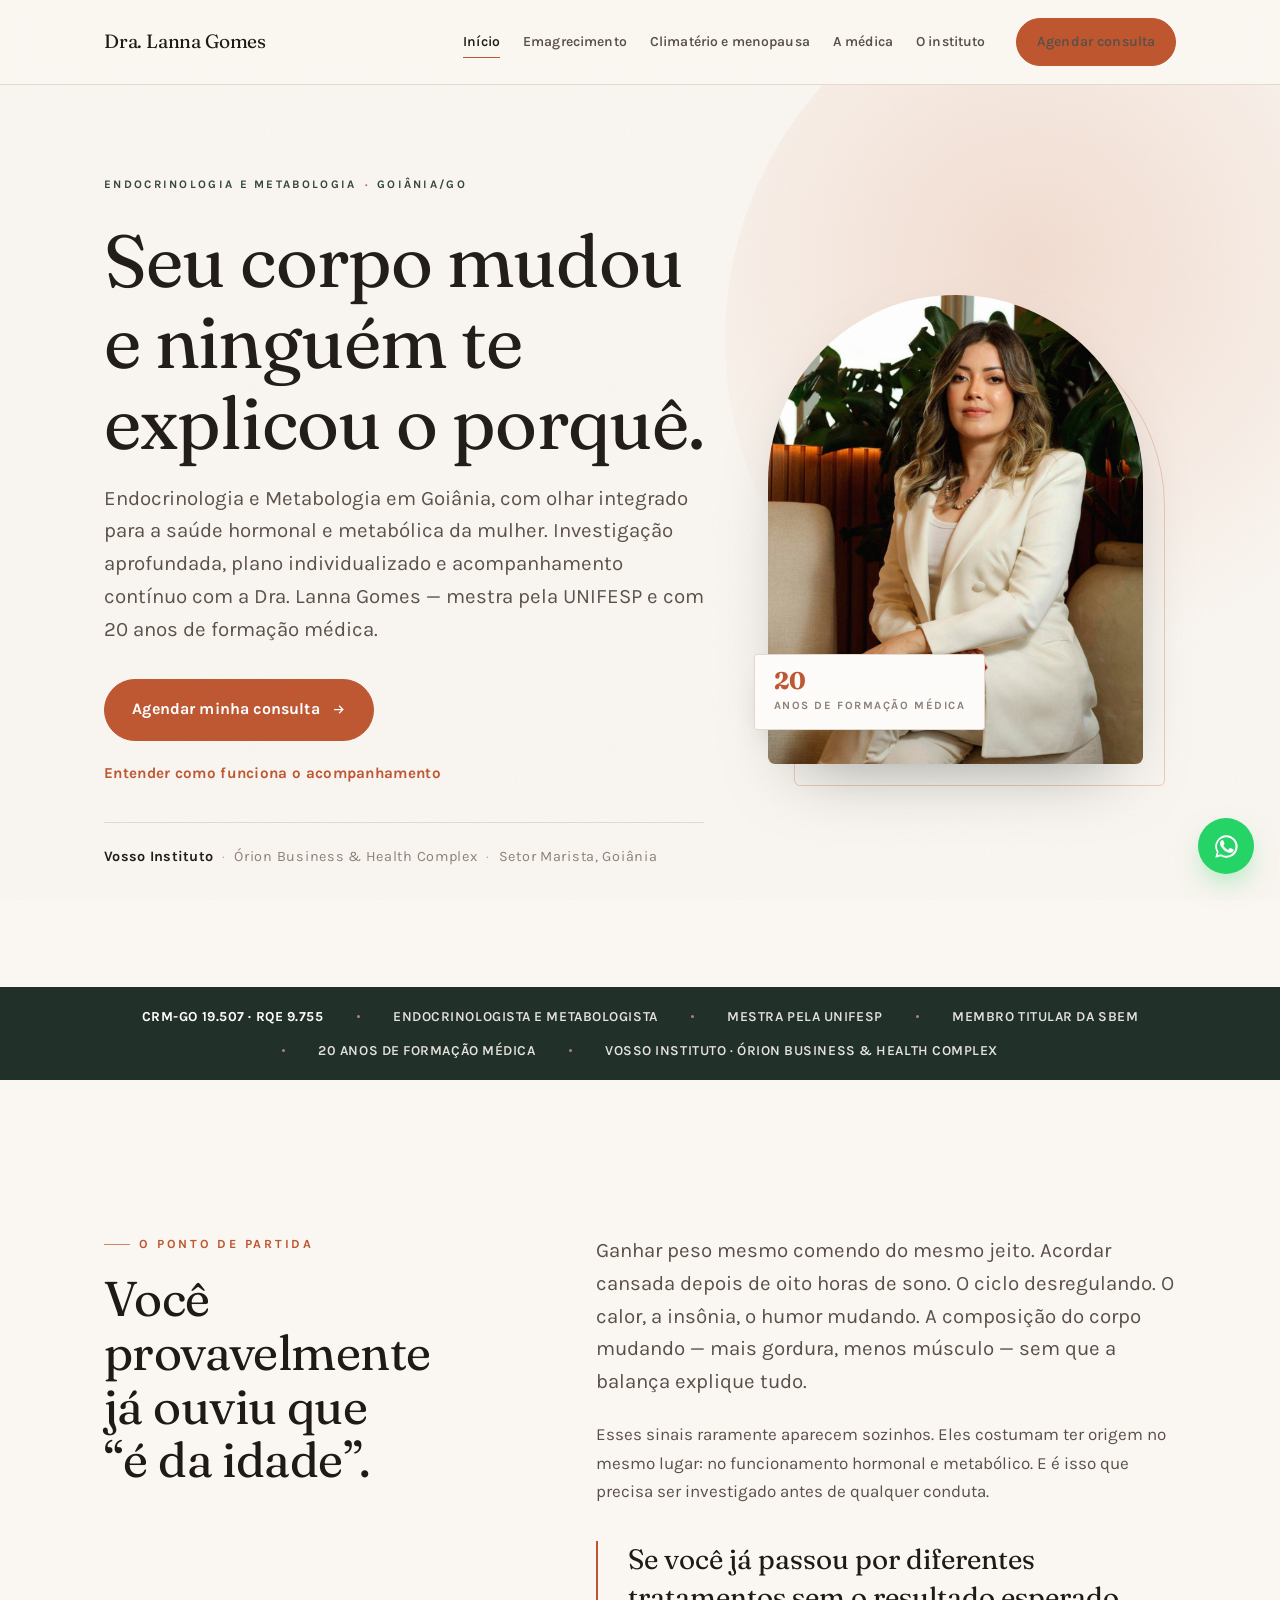
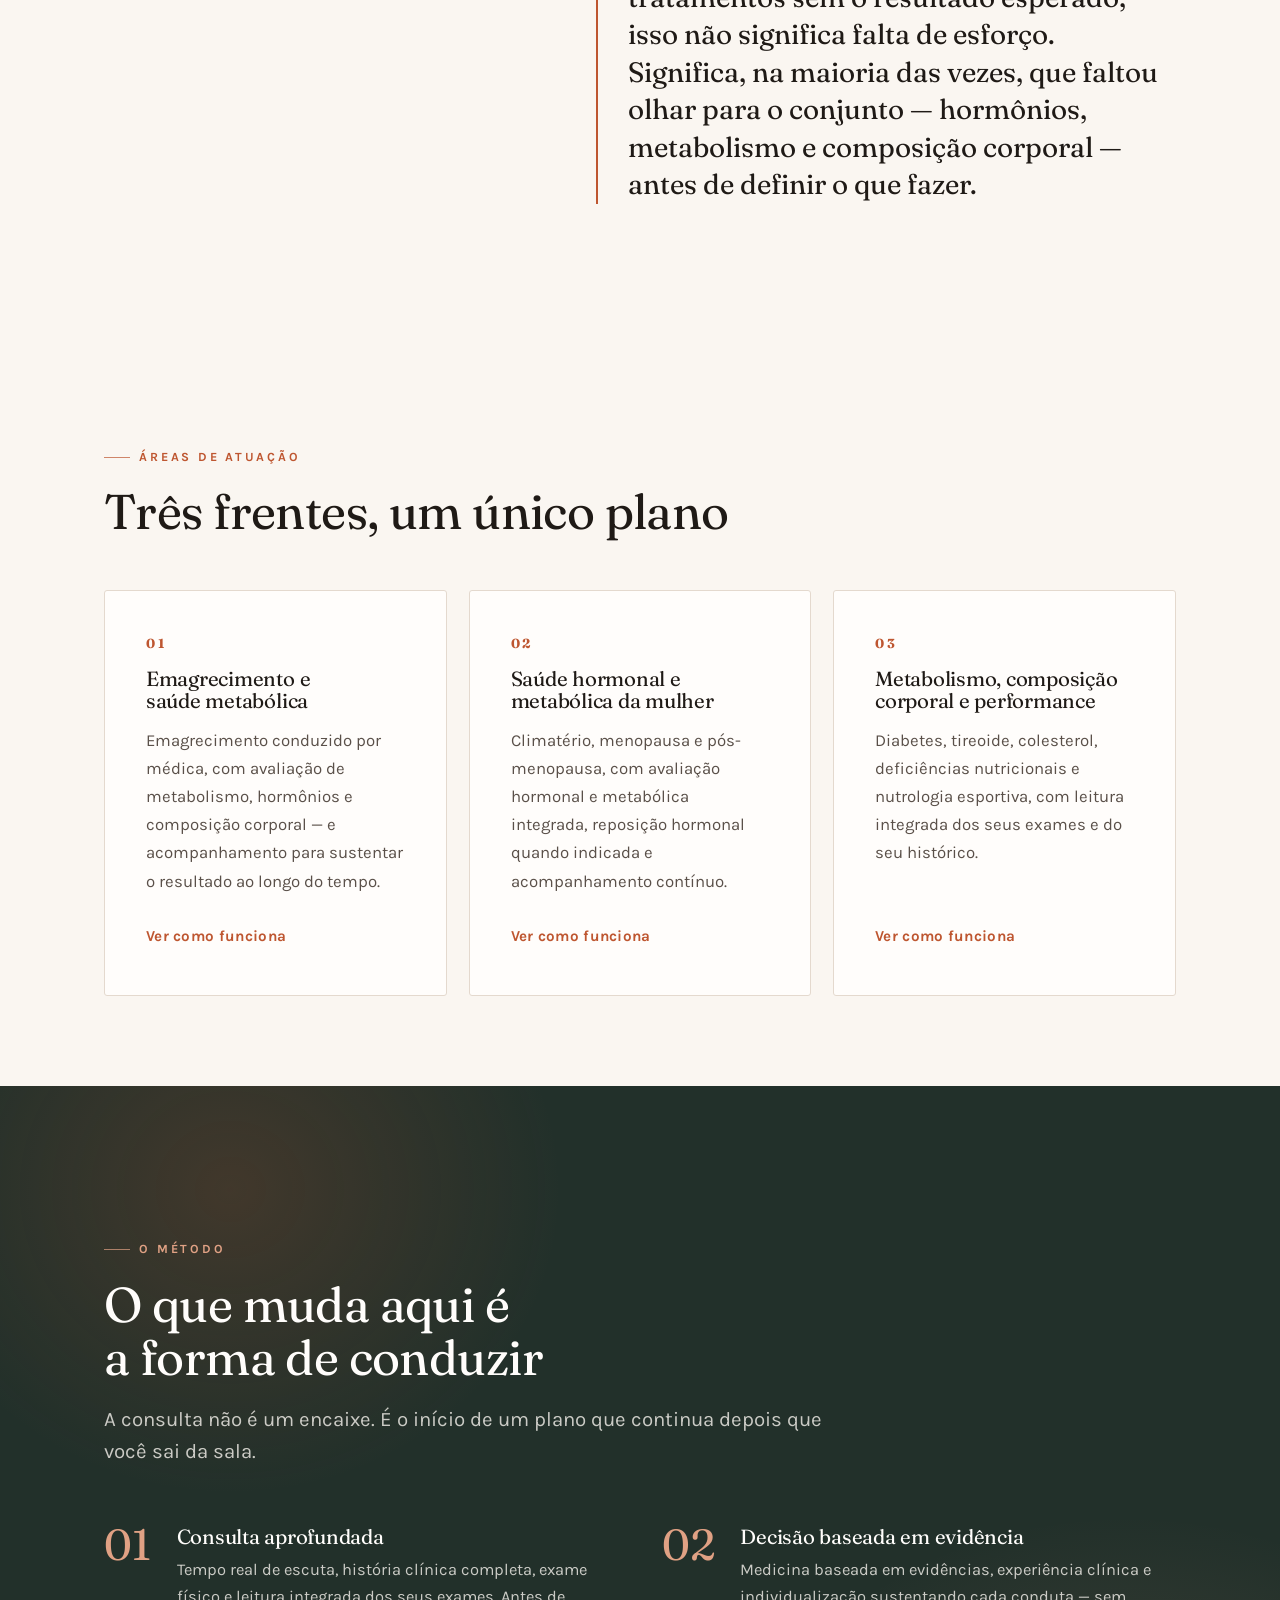
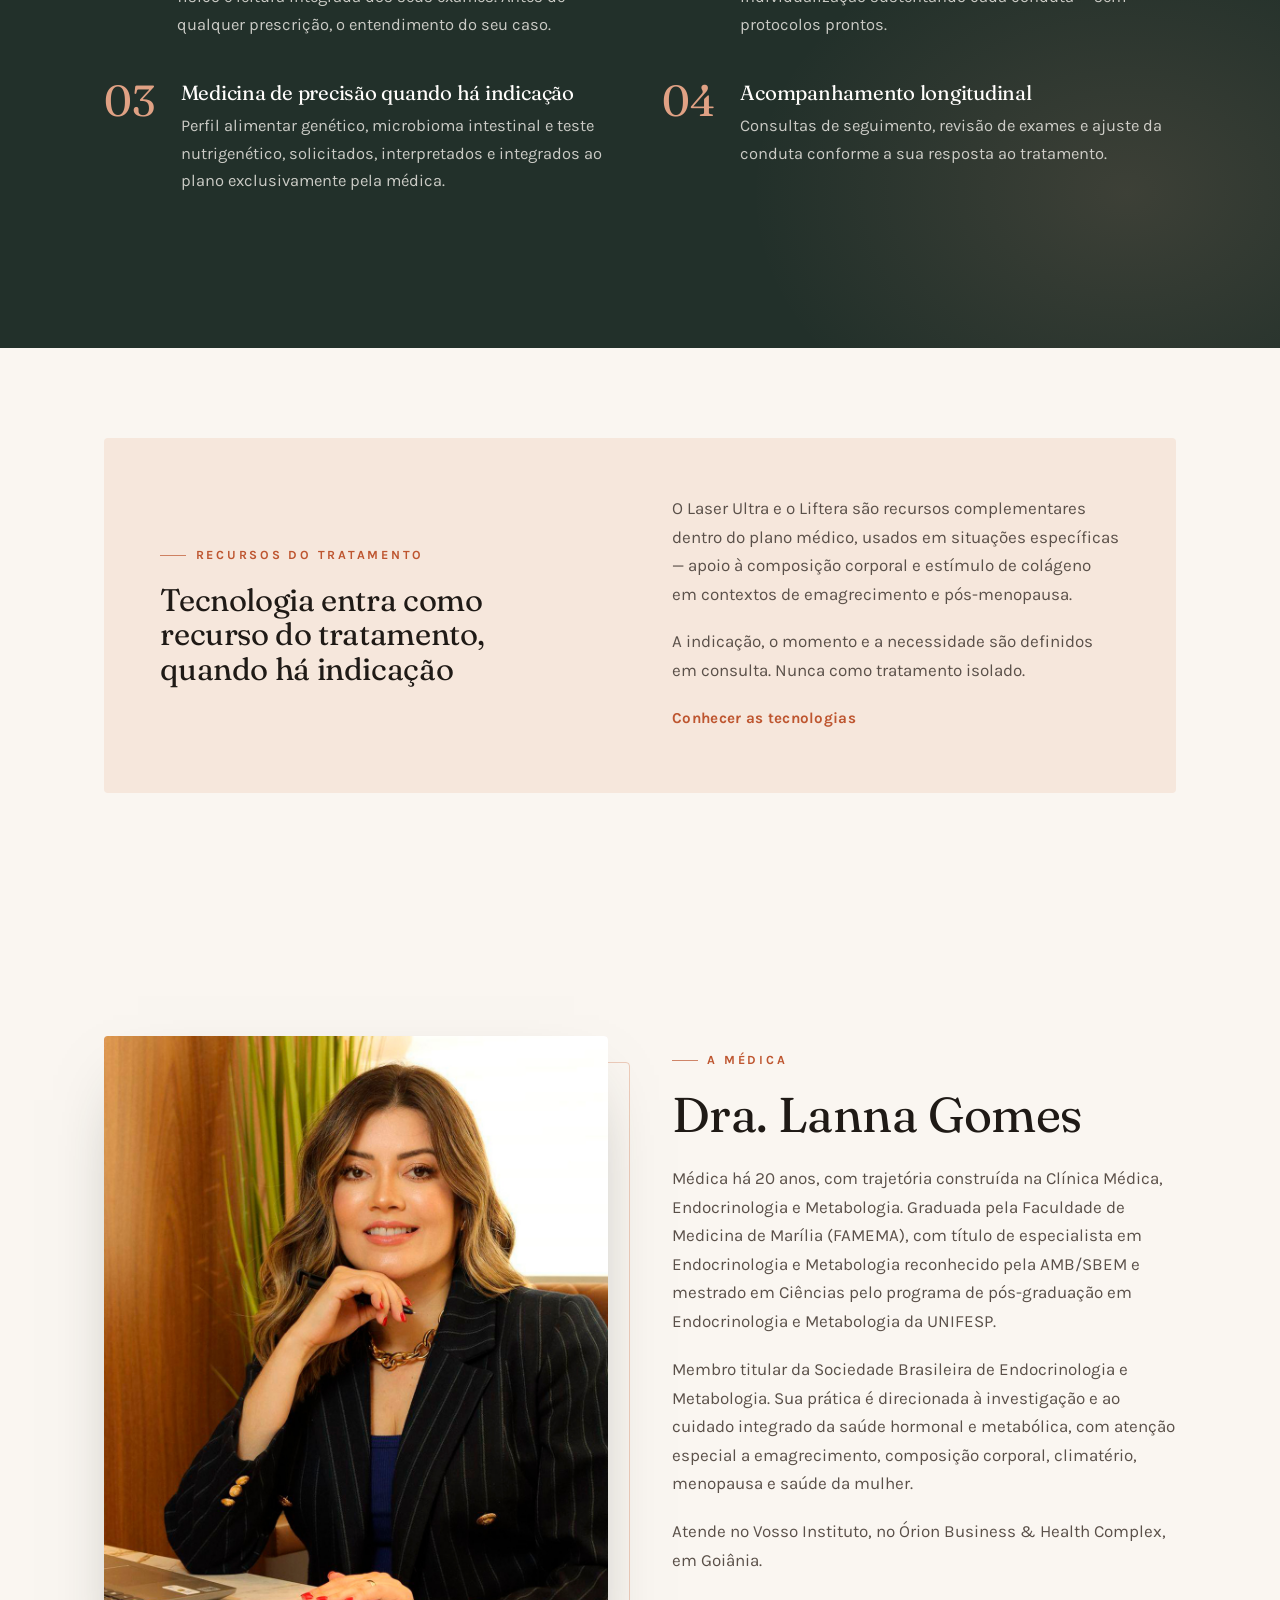
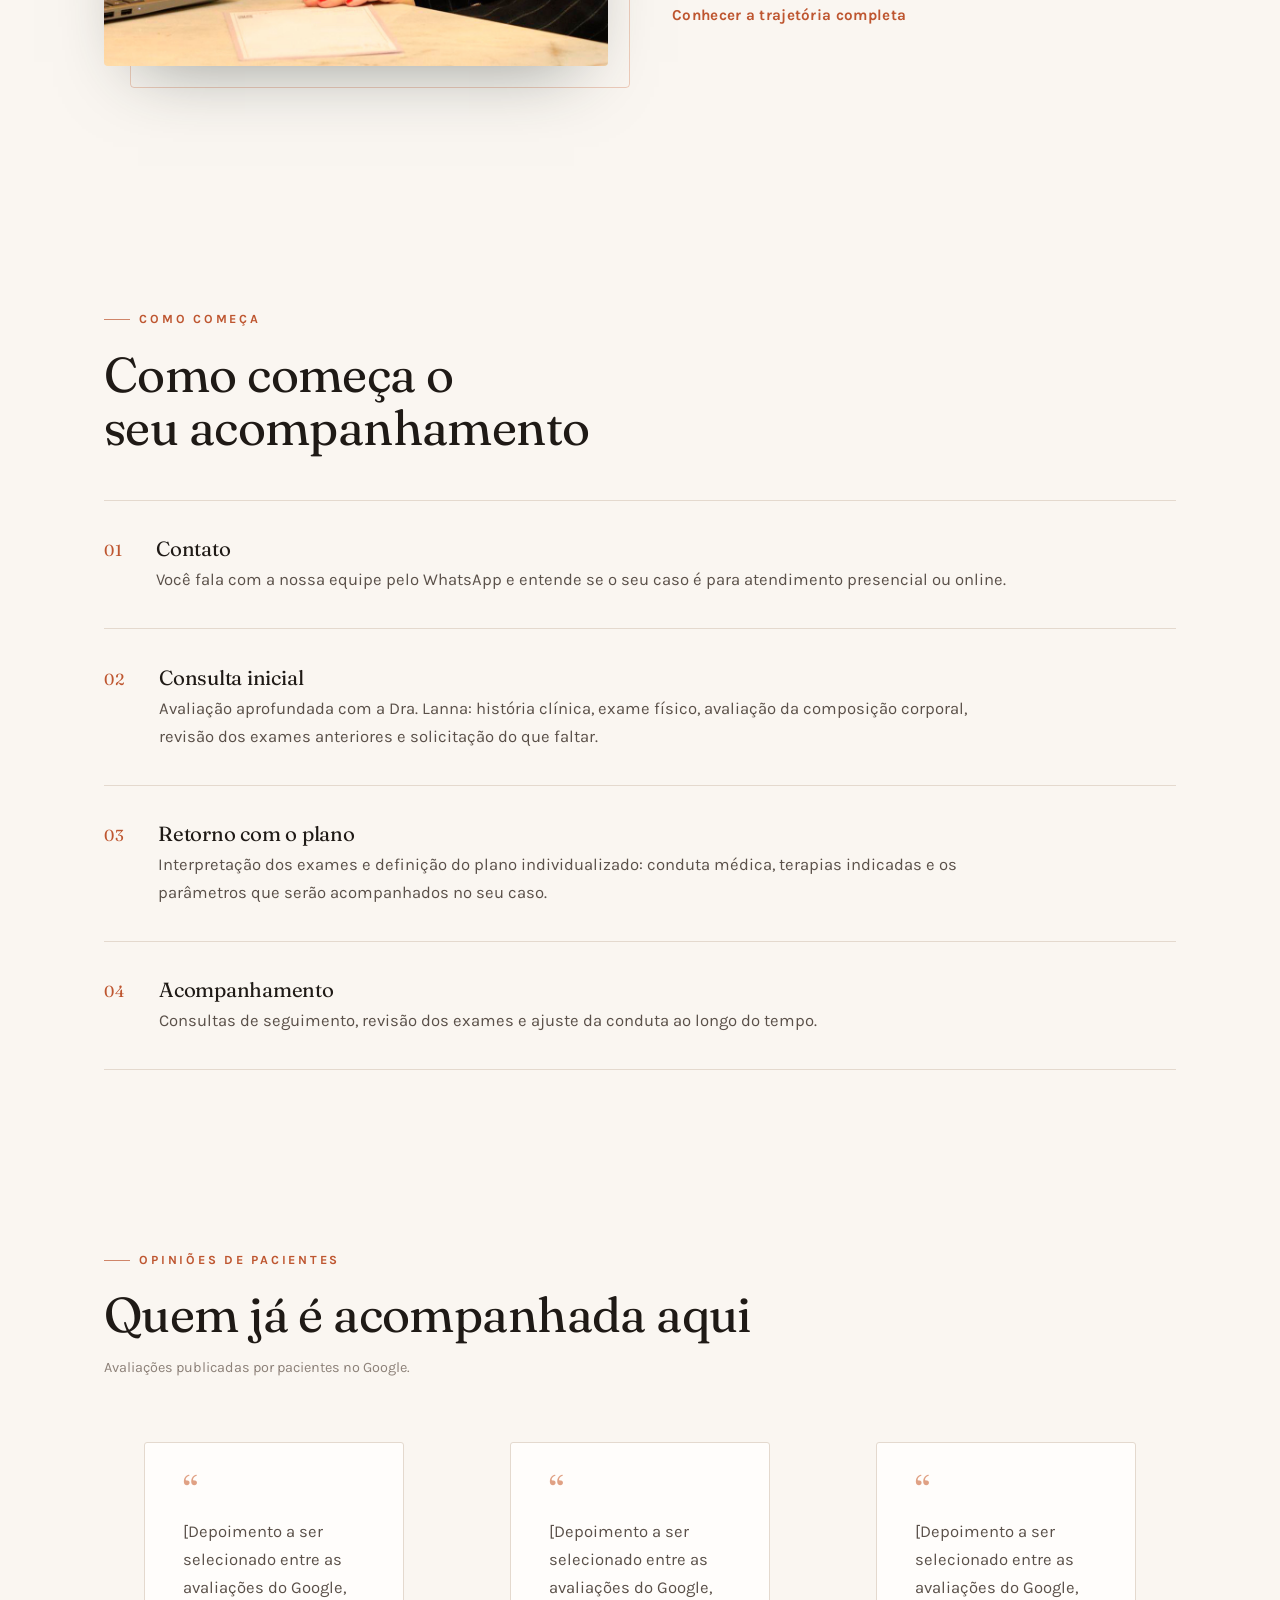
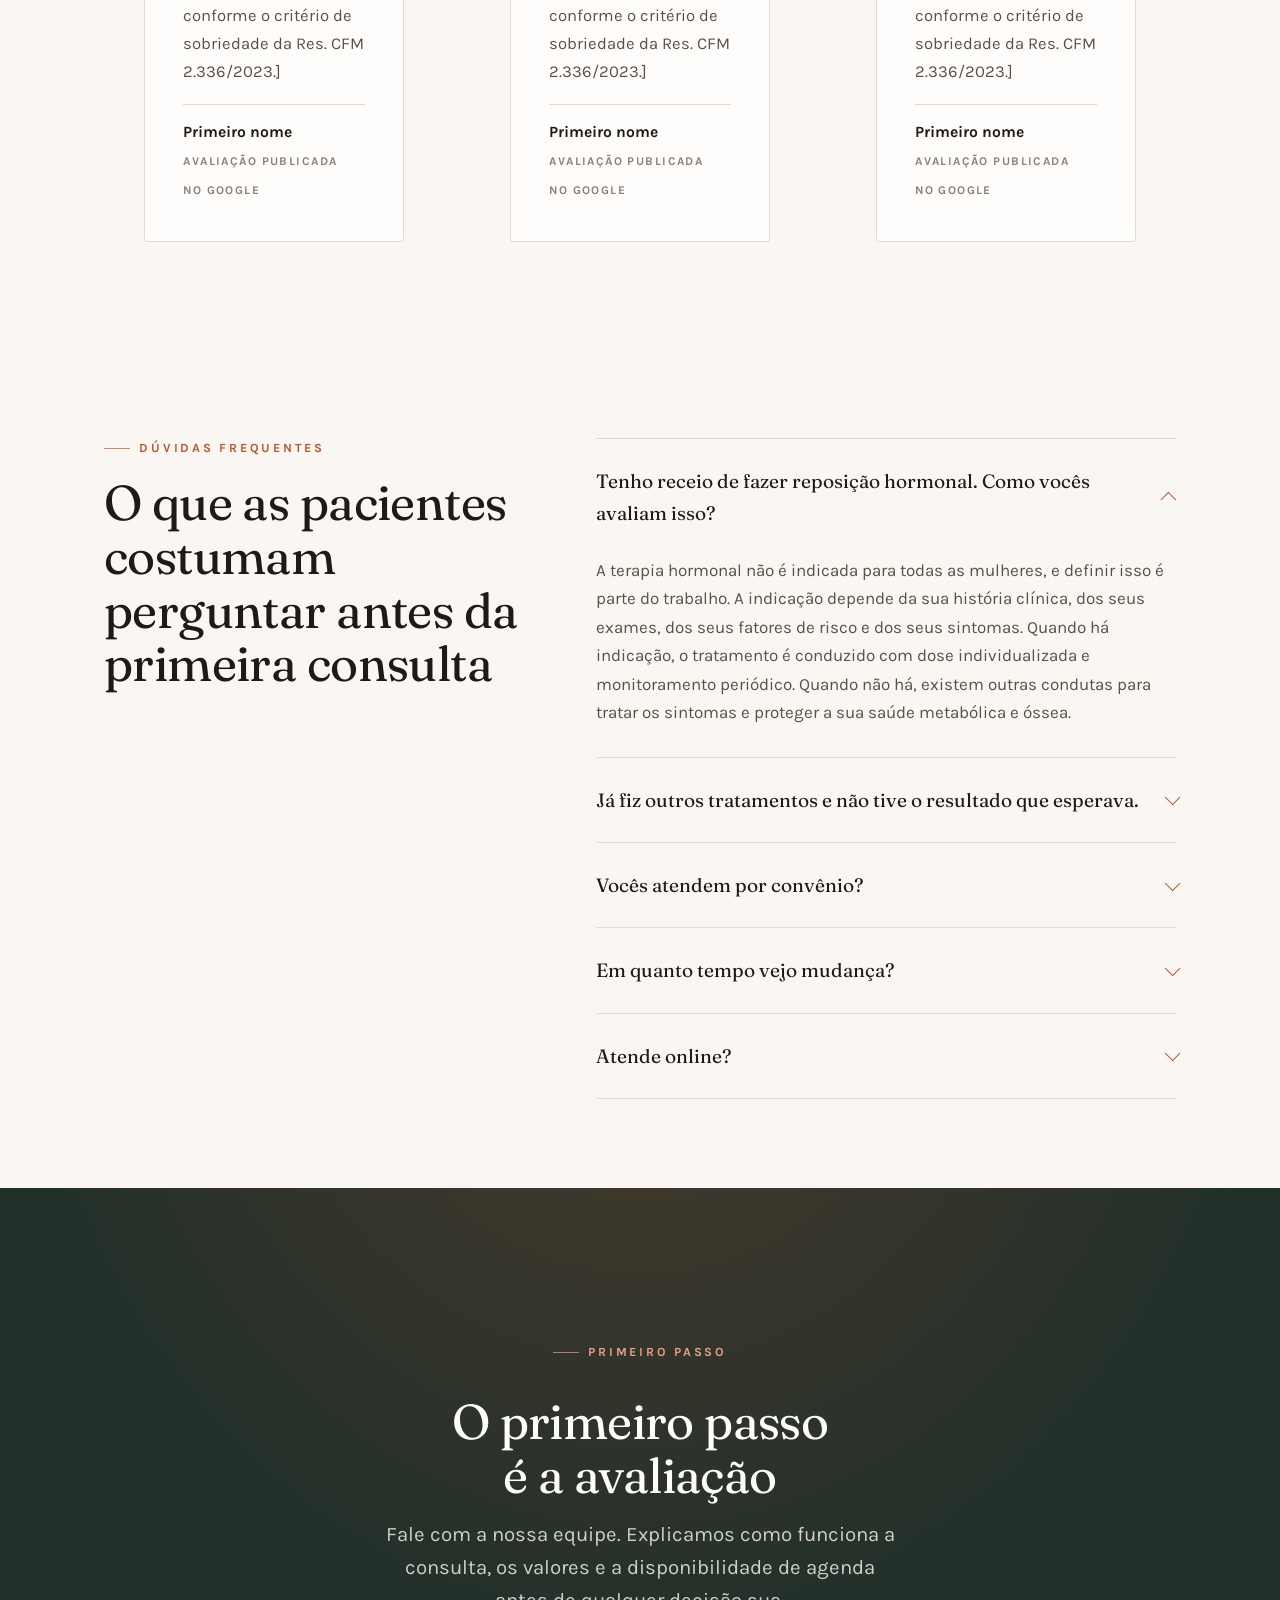
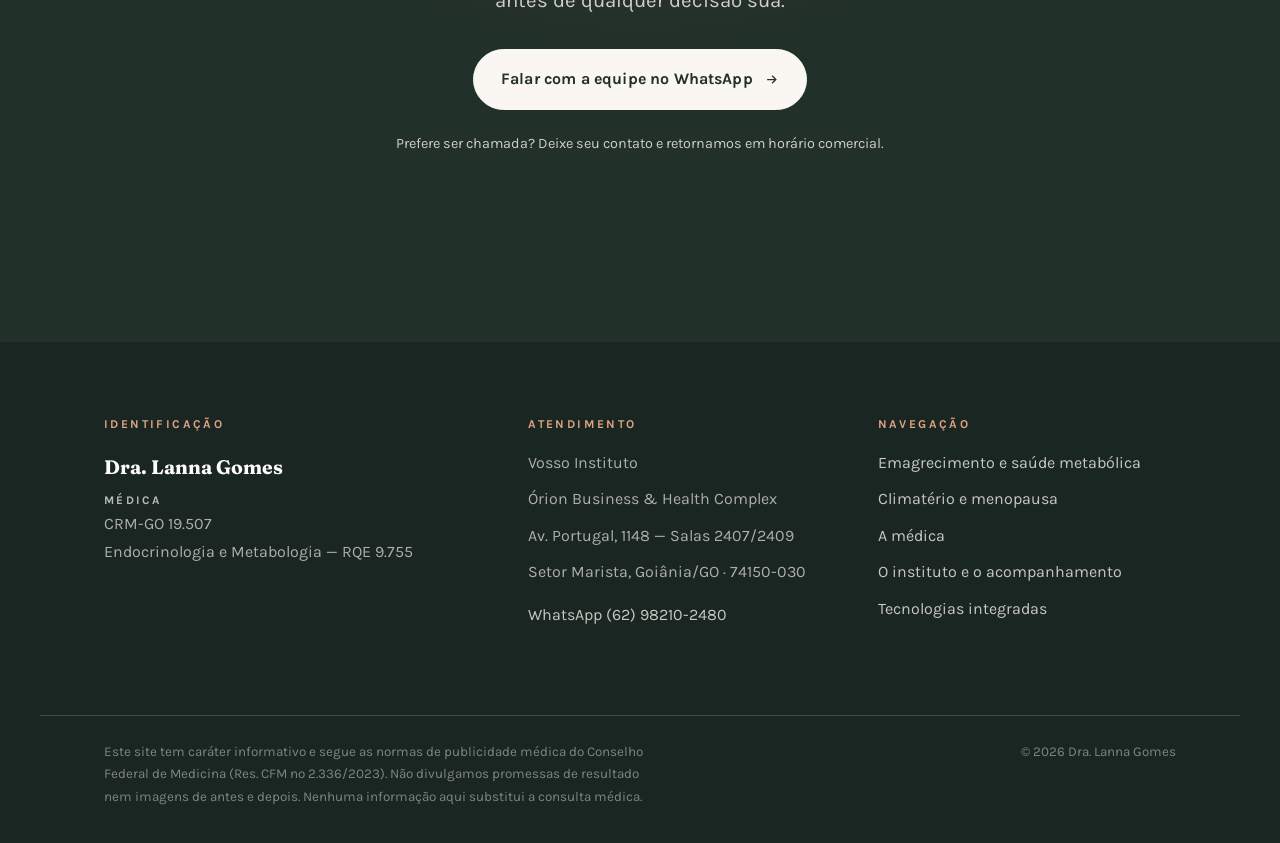
==== index.html @ 76b2d82e "Site Dra. Lanna Gomes — versão 1 para aprovação Seis páginas estáticas a partir da copy V2 aprovada:" ====
<!doctype html>
<html lang="pt-BR">
<head>
<meta charset="utf-8">
<meta name="viewport" content="width=device-width, initial-scale=1">
<title>Dra. Lanna Gomes — Endocrinologista e Metabologista em Goiânia</title>
<meta name="description" content="Saúde hormonal e metabólica em Goiânia: investigação aprofundada, plano individualizado e acompanhamento contínuo. Vosso Instituto, Órion Business &amp; Health Complex.">
<link rel="preconnect" href="https://fonts.googleapis.com">
<link rel="preconnect" href="https://fonts.gstatic.com" crossorigin>
<link href="https://fonts.googleapis.com/css2?family=Fraunces:ital,opsz,wght@0,9..144,300..700;1,9..144,300..600&family=Karla:wght@400;500;600;700&display=swap" rel="stylesheet">
<link rel="stylesheet" href="assets/site.css">
</head>
<body>

<!-- ============================================================ topo -->
<header class="topbar">
  <div class="wrap topbar__in">
    <a class="brand" href="index.html">
      <span class="brand__name">Dra. Lanna Gomes</span>
      <span class="brand__tag">Endocrinologia e Metabologia</span>
    </a>
    <nav class="nav" aria-label="Principal">
      <div class="nav__links">
        <a href="index.html" aria-current="page">Início</a>
        <a href="emagrecimento.html">Emagrecimento</a>
        <a href="climaterio-menopausa.html">Climatério e menopausa</a>
        <a href="a-medica.html">A médica</a>
        <a href="instituto.html">O instituto</a>
      </div>
      <a class="btn btn--nav" href="https://wa.me/5562982102480?text=Ol%C3%A1!%20Vim%20pelo%20site%20e%20gostaria%20de%20informa%C3%A7%C3%B5es%20sobre%20consulta%20com%20a%20Dra.%20Lanna." target="_blank" rel="noopener">Agendar consulta</a>
      <button class="navtoggle" aria-label="Abrir menu" aria-expanded="false">
        <svg width="24" height="24" viewBox="0 0 24 24" fill="none" stroke="currentColor" stroke-width="1.6"><path d="M3 6h18M3 12h18M3 18h18"/></svg>
      </button>
    </nav>
  </div>
</header>

<!-- ============================================================ hero -->
<section class="hero">
  <div class="wrap hero__in">
    <div class="hero__text">
      <p class="hero__kicker reveal is-in">Endocrinologia e Metabologia <span>·</span> Goiânia/GO</p>
      <h1 class="h-xl split">Seu corpo mudou e ninguém te explicou&nbsp;o&nbsp;porquê.</h1>
      <p class="lede hero__sub reveal is-in" data-d="2">
        Endocrinologia e Metabologia em Goiânia, com olhar integrado para a saúde hormonal e metabólica
        da mulher. Investigação aprofundada, plano individualizado e acompanhamento contínuo com a
        Dra. Lanna Gomes — mestra pela UNIFESP e com 20 anos de formação médica.
      </p>
      <div class="hero__actions reveal is-in" data-d="3">
        <a class="btn" href="https://wa.me/5562982102480?text=Ol%C3%A1!%20Vim%20pelo%20site%20e%20gostaria%20de%20informa%C3%A7%C3%B5es%20sobre%20consulta%20com%20a%20Dra.%20Lanna." target="_blank" rel="noopener">
          Agendar minha consulta
          <svg width="15" height="15" viewBox="0 0 24 24" fill="none" stroke="currentColor" stroke-width="2"><path d="M5 12h14M13 6l6 6-6 6"/></svg>
        </a>
        <a class="link-arrow" href="#metodo">Entender como funciona o acompanhamento</a>
      </div>
      <p class="hero__place reveal is-in" data-d="4">
        <strong>Vosso Instituto</strong> <span class="dot">·</span> Órion Business &amp; Health Complex <span class="dot">·</span> Setor Marista, Goiânia
      </p>
    </div>

    <div class="portrait reveal is-in" data-d="2">
      <div class="portrait__frame">
        <img src="assets/img/lanna-hero.jpg" alt="Dra. Lanna Gomes, endocrinologista e metabologista em Goiânia" width="1080" height="1350">
      </div>
      <div class="portrait__badge">
        <b class="counter" data-count="20">20</b>
        <span>anos de formação médica</span>
      </div>
    </div>
  </div>
</section>

<!-- =================================================== faixa credencial -->
<div class="credbar">
  <div class="wrap">
    <ul>
      <li><strong>CRM-GO 19.507 · RQE 9.755</strong></li>
      <li>Endocrinologista e Metabologista</li>
      <li>Mestra pela UNIFESP</li>
      <li>Membro titular da SBEM</li>
      <li>20 anos de formação médica</li>
      <li>Vosso Instituto · Órion Business &amp; Health Complex</li>
    </ul>
  </div>
</div>

<!-- ========================================================= problema -->
<section class="section">
  <div class="wrap grid-2">
    <div class="reveal">
      <p class="eyebrow">O ponto de partida</p>
      <h2 class="h-lg split">Você provavelmente já ouviu que “é&nbsp;da&nbsp;idade”.</h2>
    </div>
    <div class="reveal stack-lg" data-d="1">
      <p class="lede">
        Ganhar peso mesmo comendo do mesmo jeito. Acordar cansada depois de oito horas de sono.
        O ciclo desregulando. O calor, a insônia, o humor mudando. A composição do corpo mudando —
        mais gordura, menos músculo — sem que a balança explique tudo.
      </p>
      <p>
        Esses sinais raramente aparecem sozinhos. Eles costumam ter origem no mesmo lugar:
        no funcionamento hormonal e metabólico. E é isso que precisa ser investigado antes de qualquer conduta.
      </p>
      <p class="pullquote">
        Se você já passou por diferentes tratamentos sem o resultado esperado, isso não significa falta de esforço.
        Significa, na maioria das vezes, que faltou olhar para o conjunto — hormônios, metabolismo e composição
        corporal — antes de definir o que fazer.
      </p>
    </div>
  </div>
</section>

<!-- ==================================================== três frentes -->
<section class="section section--tight" id="frentes">
  <div class="wrap">
    <div class="reveal" style="max-width:44rem;margin-bottom:clamp(34px,4vw,56px)">
      <p class="eyebrow">Áreas de atuação</p>
      <h2 class="h-lg split">Três frentes, um único plano</h2>
    </div>
    <div class="cards">
      <article class="card spot reveal">
        <span class="card__num">01</span>
        <h3 class="h-sm">Emagrecimento e saúde metabólica</h3>
        <p>Emagrecimento conduzido por médica, com avaliação de metabolismo, hormônios e composição corporal — e acompanhamento para sustentar o resultado ao longo do tempo.</p>
        <a class="link-arrow" href="emagrecimento.html">Ver como funciona</a>
      </article>
      <article class="card spot reveal" data-d="1">
        <span class="card__num">02</span>
        <h3 class="h-sm">Saúde hormonal e metabólica da mulher</h3>
        <p>Climatério, menopausa e pós-menopausa, com avaliação hormonal e metabólica integrada, reposição hormonal quando indicada e acompanhamento contínuo.</p>
        <a class="link-arrow" href="climaterio-menopausa.html">Ver como funciona</a>
      </article>
      <article class="card spot reveal" data-d="2">
        <span class="card__num">03</span>
        <h3 class="h-sm">Metabolismo, composição corporal e performance</h3>
        <p>Diabetes, tireoide, colesterol, deficiências nutricionais e nutrologia esportiva, com leitura integrada dos seus exames e do seu histórico.</p>
        <a class="link-arrow" href="instituto.html">Ver como funciona</a>
      </article>
    </div>
  </div>
</section>

<!-- =========================================================== método -->
<section class="section dark spot" id="metodo">
  <div class="wrap">
    <div class="reveal" style="max-width:46rem;margin-bottom:clamp(38px,4.5vw,64px)">
      <p class="eyebrow">O método</p>
      <h2 class="h-lg split">O que muda aqui é a forma de conduzir</h2>
      <p class="lede" style="margin-top:1.1rem">
        A consulta não é um encaixe. É o início de um plano que continua depois que você sai da sala.
      </p>
    </div>
    <div class="method">
      <div class="method__item reveal">
        <span class="method__n">01</span>
        <div>
          <h3 class="h-sm">Consulta aprofundada</h3>
          <p>Tempo real de escuta, história clínica completa, exame físico e leitura integrada dos seus exames. Antes de qualquer prescrição, o entendimento do seu caso.</p>
        </div>
      </div>
      <div class="method__item reveal" data-d="1">
        <span class="method__n">02</span>
        <div>
          <h3 class="h-sm">Decisão baseada em evidência</h3>
          <p>Medicina baseada em evidências, experiência clínica e individualização sustentando cada conduta — sem protocolos prontos.</p>
        </div>
      </div>
      <div class="method__item reveal" data-d="2">
        <span class="method__n">03</span>
        <div>
          <h3 class="h-sm">Medicina de precisão quando há indicação</h3>
          <p>Perfil alimentar genético, microbioma intestinal e teste nutrigenético, solicitados, interpretados e integrados ao plano exclusivamente pela médica.</p>
        </div>
      </div>
      <div class="method__item reveal" data-d="3">
        <span class="method__n">04</span>
        <div>
          <h3 class="h-sm">Acompanhamento longitudinal</h3>
          <p>Consultas de seguimento, revisão de exames e ajuste da conduta conforme a sua resposta ao tratamento.</p>
        </div>
      </div>
    </div>
  </div>
</section>

<!-- ======================================================= tecnologias -->
<section class="section section--tight">
  <div class="wrap">
    <div class="panel grid-2--even spot reveal">
      <div>
        <p class="eyebrow">Recursos do tratamento</p>
        <h2 class="h-md">Tecnologia entra como recurso do tratamento, quando há indicação</h2>
      </div>
      <div>
        <p>
          O Laser Ultra e o Liftera são recursos complementares dentro do plano médico, usados em situações
          específicas — apoio à composição corporal e estímulo de colágeno em contextos de emagrecimento e pós-menopausa.
        </p>
        <p>A indicação, o momento e a necessidade são definidos em consulta. Nunca como tratamento isolado.</p>
        <a class="link-arrow" href="tecnologias.html">Conhecer as tecnologias</a>
      </div>
    </div>
  </div>
</section>

<!-- =========================================================== médica -->
<section class="section" id="medica">
  <div class="wrap grid-2--even">
    <div class="portrait portrait--plain reveal">
      <div class="portrait__frame">
        <img src="assets/img/lanna-portrait.jpg" alt="Dra. Lanna Gomes" width="1080" height="1350" style="object-position:50% 18%">
      </div>
    </div>
    <div class="reveal" data-d="1">
      <p class="eyebrow">A médica</p>
      <h2 class="h-lg">Dra. Lanna Gomes</h2>
      <div class="stack-lg" style="margin-top:1.4rem">
        <p>
          Médica há 20 anos, com trajetória construída na Clínica Médica, Endocrinologia e Metabologia.
          Graduada pela Faculdade de Medicina de Marília (FAMEMA), com título de especialista em Endocrinologia
          e Metabologia reconhecido pela AMB/SBEM e mestrado em Ciências pelo programa de pós-graduação em
          Endocrinologia e Metabologia da UNIFESP.
        </p>
        <p>
          Membro titular da Sociedade Brasileira de Endocrinologia e Metabologia. Sua prática é direcionada à
          investigação e ao cuidado integrado da saúde hormonal e metabólica, com atenção especial a emagrecimento,
          composição corporal, climatério, menopausa e saúde da mulher.
        </p>
        <p>Atende no Vosso Instituto, no Órion Business &amp; Health Complex, em Goiânia.</p>
        <p style="margin-top:1.6rem"><a class="link-arrow" href="a-medica.html">Conhecer a trajetória completa</a></p>
      </div>
    </div>
  </div>
</section>

<!-- ============================================================ passos -->
<section class="section section--tight">
  <div class="wrap">
    <div class="reveal" style="max-width:44rem;margin-bottom:clamp(30px,3.5vw,48px)">
      <p class="eyebrow">Como começa</p>
      <h2 class="h-lg split">Como começa o seu acompanhamento</h2>
    </div>
    <div class="steps">
      <div class="step reveal">
        <div>
          <h3 class="h-sm">Contato</h3>
          <p>Você fala com a nossa equipe pelo WhatsApp e entende se o seu caso é para atendimento presencial ou online.</p>
        </div>
      </div>
      <div class="step reveal">
        <div>
          <h3 class="h-sm">Consulta inicial</h3>
          <p>Avaliação aprofundada com a Dra. Lanna: história clínica, exame físico, avaliação da composição corporal, revisão dos exames anteriores e solicitação do que faltar.</p>
        </div>
      </div>
      <div class="step reveal">
        <div>
          <h3 class="h-sm">Retorno com o plano</h3>
          <p>Interpretação dos exames e definição do plano individualizado: conduta médica, terapias indicadas e os parâmetros que serão acompanhados no seu caso.</p>
        </div>
      </div>
      <div class="step reveal">
        <div>
          <h3 class="h-sm">Acompanhamento</h3>
          <p>Consultas de seguimento, revisão dos exames e ajuste da conduta ao longo do tempo.</p>
        </div>
      </div>
    </div>
  </div>
</section>

<!-- ====================================================== depoimentos -->
<section class="section section--tight">
  <div class="wrap">
    <div class="reveal" style="max-width:44rem;margin-bottom:clamp(30px,3.5vw,48px)">
      <p class="eyebrow">Opiniões de pacientes</p>
      <h2 class="h-lg split">Quem já é acompanhada aqui</h2>
      <p class="muted" style="margin-top:.9rem;font-size:.9rem">Avaliações publicadas por pacientes no Google.</p>
    </div>
    <div class="quotes">
      <!-- CONTEÚDO PENDENTE: substituir pelos textos selecionados das avaliações do Google.
           Critério obrigatório (Res. CFM 2.336/2023, art. 14, II, "g"): depoimento sóbrio,
           sem adjetivo de superioridade sobre a médica e sem menção a resultado obtido.
           O texto do paciente não pode ser editado — a seleção é que define o que entra. -->
      <figure class="quote spot reveal">
        <span class="quote__mark">“</span>
        <p>[Depoimento a ser selecionado entre as avaliações do Google, conforme o critério de sobriedade da Res. CFM 2.336/2023.]</p>
        <figcaption class="quote__by">
          <b>Primeiro nome</b>
          <span>Avaliação publicada no Google</span>
        </figcaption>
      </figure>
      <figure class="quote spot reveal" data-d="1">
        <span class="quote__mark">“</span>
        <p>[Depoimento a ser selecionado entre as avaliações do Google, conforme o critério de sobriedade da Res. CFM 2.336/2023.]</p>
        <figcaption class="quote__by">
          <b>Primeiro nome</b>
          <span>Avaliação publicada no Google</span>
        </figcaption>
      </figure>
      <figure class="quote spot reveal" data-d="2">
        <span class="quote__mark">“</span>
        <p>[Depoimento a ser selecionado entre as avaliações do Google, conforme o critério de sobriedade da Res. CFM 2.336/2023.]</p>
        <figcaption class="quote__by">
          <b>Primeiro nome</b>
          <span>Avaliação publicada no Google</span>
        </figcaption>
      </figure>
    </div>
  </div>
</section>

<!-- =============================================================== FAQ -->
<section class="section section--tight" id="duvidas">
  <div class="wrap grid-2">
    <div class="reveal">
      <p class="eyebrow">Dúvidas frequentes</p>
      <h2 class="h-lg">O que as pacientes costumam perguntar antes da primeira consulta</h2>
    </div>
    <div class="faq reveal" data-d="1">
      <details open>
        <summary>Tenho receio de fazer reposição hormonal. Como vocês avaliam isso?</summary>
        <div class="faq__a"><p>A terapia hormonal não é indicada para todas as mulheres, e definir isso é parte do trabalho. A indicação depende da sua história clínica, dos seus exames, dos seus fatores de risco e dos seus sintomas. Quando há indicação, o tratamento é conduzido com dose individualizada e monitoramento periódico. Quando não há, existem outras condutas para tratar os sintomas e proteger a sua saúde metabólica e óssea.</p></div>
      </details>
      <details>
        <summary>Já fiz outros tratamentos e não tive o resultado que esperava.</summary>
        <div class="faq__a"><p>O ponto de partida aqui é a investigação: entender o que está acontecendo com os seus hormônios, o seu metabolismo e a sua composição corporal antes de definir a conduta. E o acompanhamento não termina na primeira consulta — o plano é revisado conforme a sua resposta.</p></div>
      </details>
      <details>
        <summary>Vocês atendem por convênio?</summary>
        <div class="faq__a"><p>As consultas são no formato particular. Exames solicitados podem, em muitos casos, ser realizados pelo seu plano de saúde. Nossa equipe explica tudo antes do agendamento.</p></div>
      </details>
      <details>
        <summary>Em quanto tempo vejo mudança?</summary>
        <div class="faq__a"><p>Depende do diagnóstico e da resposta do seu organismo. Existem parâmetros clínicos acompanhados ao longo do tratamento — sintomas, exames, composição corporal — e é a partir deles que a conduta é ajustada. Por isso o ritmo esperado é definido depois da avaliação, e não antes dela.</p></div>
      </details>
      <details>
        <summary>Atende online?</summary>
        <div class="faq__a"><p>Sim, para casos selecionados, conforme critério médico e perfil do paciente. O atendimento presencial acontece no Vosso Instituto, no Órion Business &amp; Health Complex, no Setor Marista, em Goiânia.</p></div>
      </details>
    </div>
  </div>
</section>

<!-- ======================================================== CTA final -->
<section class="section cta">
  <div class="wrap cta__in reveal">
    <p class="eyebrow eyebrow--center">Primeiro passo</p>
    <h2 class="h-lg split">O primeiro passo é a avaliação</h2>
    <p class="lede">
      Fale com a nossa equipe. Explicamos como funciona a consulta, os valores e a disponibilidade
      de agenda antes de qualquer decisão sua.
    </p>
    <a class="btn btn--light" href="https://wa.me/5562982102480?text=Ol%C3%A1!%20Vim%20pelo%20site%20e%20gostaria%20de%20informa%C3%A7%C3%B5es%20sobre%20consulta%20com%20a%20Dra.%20Lanna." target="_blank" rel="noopener">
      Falar com a equipe no WhatsApp
      <svg width="15" height="15" viewBox="0 0 24 24" fill="none" stroke="currentColor" stroke-width="2"><path d="M5 12h14M13 6l6 6-6 6"/></svg>
    </a>
    <p class="cta__note">Prefere ser chamada? Deixe seu contato e retornamos em horário comercial.</p>
  </div>
</section>

<!-- ============================================================ rodapé -->
<footer class="footer">
  <div class="wrap footer__grid">
    <div>
      <h4>Identificação</h4>
      <div class="crm">
        <b>Dra. Lanna Gomes</b>
        <span class="role">Médica</span>
        CRM-GO 19.507<br>
        Endocrinologia e Metabologia — RQE 9.755
      </div>
    </div>
    <div>
      <h4>Atendimento</h4>
      <ul>
        <li>Vosso Instituto</li>
        <li>Órion Business &amp; Health Complex</li>
        <li>Av. Portugal, 1148 — Salas 2407/2409</li>
        <li>Setor Marista, Goiânia/GO · 74150-030</li>
        <li style="margin-top:1rem"><a href="https://wa.me/5562982102480" target="_blank" rel="noopener">WhatsApp (62) 98210-2480</a></li>
      </ul>
    </div>
    <div>
      <h4>Navegação</h4>
      <ul>
        <li><a href="emagrecimento.html">Emagrecimento e saúde metabólica</a></li>
        <li><a href="climaterio-menopausa.html">Climatério e menopausa</a></li>
        <li><a href="a-medica.html">A médica</a></li>
        <li><a href="instituto.html">O instituto e o acompanhamento</a></li>
        <li><a href="tecnologias.html">Tecnologias integradas</a></li>
      </ul>
    </div>
  </div>
  <div class="wrap footer__legal">
    <p>
      Este site tem caráter informativo e segue as normas de publicidade médica do Conselho Federal de Medicina
      (Res. CFM nº 2.336/2023). Não divulgamos promessas de resultado nem imagens de antes e depois.
      Nenhuma informação aqui substitui a consulta médica.
    </p>
    <p>© 2026 Dra. Lanna Gomes</p>
  </div>
</footer>

<a class="wa" href="https://wa.me/5562982102480?text=Ol%C3%A1!%20Vim%20pelo%20site%20e%20gostaria%20de%20informa%C3%A7%C3%B5es%20sobre%20consulta%20com%20a%20Dra.%20Lanna." target="_blank" rel="noopener" aria-label="Falar no WhatsApp">
  <svg width="27" height="27" viewBox="0 0 24 24" fill="currentColor"><path d="M17.5 14.4c-.3-.2-1.8-.9-2-1-.3-.1-.5-.2-.7.1-.2.3-.7 1-.9 1.2-.2.2-.3.2-.6.1-.3-.2-1.3-.5-2.4-1.5-.9-.8-1.5-1.8-1.6-2.1-.2-.3 0-.5.1-.6l.5-.5c.1-.2.2-.3.3-.5.1-.2 0-.4 0-.5 0-.2-.7-1.6-.9-2.2-.2-.6-.5-.5-.7-.5h-.6c-.2 0-.5.1-.8.4-.3.3-1 1-1 2.5s1.1 2.9 1.2 3.1c.2.2 2.1 3.2 5.1 4.5.7.3 1.3.5 1.7.6.7.2 1.4.2 1.9.1.6-.1 1.8-.7 2-1.5.3-.7.3-1.4.2-1.5-.1-.2-.3-.2-.6-.4M12 2a10 10 0 0 0-8.6 15.1L2 22l5-1.3A10 10 0 1 0 12 2m0 18.2c-1.6 0-3.2-.4-4.5-1.2l-.3-.2-3 .8.8-2.9-.2-.3A8.2 8.2 0 1 1 12 20.2"/></svg>
</a>

<script src="assets/site.js"></script>
</body>
</html>
---- assets/site.css ----
/* ==========================================================================
   Dra. Lanna Gomes — sistema visual
   Direção: editorial médico. Marfim de papel, verde profundo como estrutura,
   terracota da marca como acento. Serifa com caráter + grotesca humanista.
   ========================================================================== */

/* ------------------------------------------------------------ tokens */
:root{
  /* superfícies */
  --ivory:      #FAF6F1;
  --ivory-2:    #F3ECE4;
  --paper:      #FFFDFB;
  --blush:      #F6E7DC;

  /* estrutura */
  --forest:     #22302A;
  --forest-2:   #1A2621;
  --forest-3:   #34443C;

  /* marca */
  --terra:      #BE5630;
  --terra-d:    #9C4322;
  --terra-l:    #E0A184;

  /* texto */
  --ink:        #1F1A16;
  --body:       #5A5049;
  --muted:      #8C8078;
  --line:       #E4D9CE;
  --line-dark:  rgba(250,246,241,.16);

  /* métrica */
  --wrap:       1200px;
  --wrap-text:  720px;
  --gut:        clamp(20px, 5vw, 64px);
  --sec:        clamp(84px, 12vw, 168px);
  --radius:     2px;

  /* tipos */
  --display: "Fraunces", "Iowan Old Style", Georgia, serif;
  --sans:    "Karla", "Segoe UI", Helvetica, Arial, sans-serif;

  --ease: cubic-bezier(.22,.61,.36,1);
}

/* ------------------------------------------------------------- reset */
*,*::before,*::after{ box-sizing:border-box; }
html{ -webkit-text-size-adjust:100%; scroll-behavior:smooth; }
body{
  margin:0;
  background:var(--ivory);
  color:var(--body);
  font-family:var(--sans);
  font-size:clamp(17px,1.08vw,18.5px);
  line-height:1.68;
  font-weight:400;
  -webkit-font-smoothing:antialiased;
  text-rendering:optimizeLegibility;
  overflow-x:clip;
}
img{ max-width:100%; display:block; }
a{ color:inherit; }
h1,h2,h3,h4{
  margin:0; font-family:var(--display); color:var(--ink); font-weight:400;
  line-height:1.1; letter-spacing:-.012em;
  /* nenhuma palavra sozinha na última linha de um título */
  text-wrap:balance;
}
p,li,figcaption{ text-wrap:pretty; }
p{ margin:0 0 1.1em; }
ul{ margin:0; padding:0; list-style:none; }
::selection{ background:var(--terra); color:#fff; }

/* grão de papel sobre tudo */
body::after{
  content:""; position:fixed; inset:0; pointer-events:none; z-index:9;
  opacity:.14;
  background-image:url("data:image/svg+xml,%3Csvg xmlns='http://www.w3.org/2000/svg' width='180' height='180'%3E%3Cfilter id='n'%3E%3CfeTurbulence type='fractalNoise' baseFrequency='.85' numOctaves='3'/%3E%3C/filter%3E%3Crect width='180' height='180' filter='url(%23n)' opacity='.35'/%3E%3C/svg%3E");
}

/* --------------------------------------------------------- utilidades */
.wrap{ width:100%; max-width:var(--wrap); margin-inline:auto; padding-inline:var(--gut); }
.narrow{ max-width:var(--wrap-text); }
.section{ padding-block:var(--sec); }
.section--tight{ padding-block:clamp(52px,7vw,92px); }

.eyebrow{
  font-family:var(--sans); font-size:.78rem; font-weight:700;
  letter-spacing:.22em; text-transform:uppercase; color:var(--terra);
  display:flex; align-items:center; gap:.75em; margin-bottom:1.4em;
}
.eyebrow::before{ content:""; width:26px; height:1px; background:var(--terra); opacity:.7; flex:none; }
.eyebrow--center{ justify-content:center; }

.h-xl{ font-size:clamp(2.6rem,6.4vw,4.6rem); font-variation-settings:"SOFT" 18,"WONK" 1,"opsz" 40; }
.h-lg{ font-size:clamp(2rem,4.2vw,3.05rem); font-variation-settings:"SOFT" 14,"opsz" 32; }
/* títulos longos (landing pages): corpo menor evita palavra sozinha na linha */
.h-xl--long{ font-size:clamp(2.05rem,4.3vw,3.35rem); line-height:1.14; }
.h-md{ font-size:clamp(1.45rem,2.5vw,1.95rem); font-variation-settings:"SOFT" 10,"opsz" 24; }
.h-sm{ font-size:clamp(1.12rem,1.6vw,1.3rem); font-variation-settings:"opsz" 18; }

.lede{ font-size:clamp(1.13rem,1.6vw,1.34rem); line-height:1.6; color:var(--body); }
.muted{ color:var(--muted); }
.serif-quote{ font-family:var(--display); font-style:italic; font-variation-settings:"SOFT" 20,"opsz" 20; }

.rule{ height:1px; background:var(--line); border:0; margin:0; }

/* ------------------------------------------------------------- botões */
.btn{
  --bg:var(--terra); --fg:#fff;
  display:inline-flex; align-items:center; gap:.7em;
  background:var(--bg); color:var(--fg);
  font-family:var(--sans); font-size:1rem; font-weight:700; letter-spacing:.01em;
  padding:1.02em 1.7em; border:1px solid var(--bg); border-radius:100px;
  text-decoration:none; cursor:pointer; position:relative; overflow:hidden;
  transition:transform .35s var(--ease), background .35s var(--ease), border-color .35s var(--ease), color .35s var(--ease);
}
.btn svg{ flex:none; transition:transform .35s var(--ease); }
.btn:hover{ background:var(--terra-d); border-color:var(--terra-d); transform:translateY(-2px); }
.btn:hover svg{ transform:translateX(3px); }
.btn--ghost{ --bg:transparent; --fg:var(--ink); border-color:var(--line); }
.btn--ghost:hover{ background:var(--ink); border-color:var(--ink); color:var(--ivory); }
.btn--light{ --bg:var(--ivory); --fg:var(--forest); }
.btn--light:hover{ background:#fff; border-color:#fff; color:var(--forest); }

.link-arrow{
  display:inline-flex; align-items:center; gap:.5em;
  font-weight:700; font-size:.95rem; letter-spacing:.02em;
  color:var(--terra); text-decoration:none; padding-bottom:.25em;
  border-bottom:1px solid transparent; transition:border-color .3s var(--ease), gap .3s var(--ease);
}
.link-arrow:hover{ border-color:var(--terra); gap:.85em; }

/* --------------------------------------------------------------- topo */
.topbar{
  position:sticky; top:0; z-index:60;
  background:rgba(250,246,241,.88); backdrop-filter:blur(14px);
  border-bottom:1px solid var(--line);
  transition:box-shadow .4s var(--ease);
}
.topbar.is-stuck{ box-shadow:0 1px 24px rgba(34,48,42,.07); }
.topbar__in{ display:flex; align-items:center; justify-content:space-between; gap:1.5rem; height:clamp(66px,7vw,84px); }
.brand{ display:flex; align-items:baseline; gap:.6rem; text-decoration:none; line-height:1; }
.brand__name{ font-family:var(--display); font-size:clamp(1.06rem,1.5vw,1.24rem); color:var(--ink); font-variation-settings:"SOFT" 14,"opsz" 20; letter-spacing:-.01em; white-space:nowrap; }
.brand__tag{ font-size:.6rem; letter-spacing:.2em; text-transform:uppercase; color:var(--muted); font-weight:700; white-space:nowrap; }
@media (max-width:1300px){ .brand__tag{ display:none; } }
.nav{ display:flex; align-items:center; gap:clamp(1.1rem,2.4vw,2.1rem); }
.nav__links{ display:flex; align-items:center; gap:clamp(.9rem,1.8vw,1.7rem); }
.nav a{
  font-size:.87rem; font-weight:600; letter-spacing:.01em; color:var(--body);
  text-decoration:none; padding:.3em 0; position:relative; white-space:nowrap;
}
.nav a::after{
  content:""; position:absolute; left:0; right:100%; bottom:0; height:1px;
  background:var(--terra); transition:right .38s var(--ease);
}
.nav a:hover::after, .nav a[aria-current="page"]::after{ right:0; }
.nav a[aria-current="page"]{ color:var(--ink); }
.topbar .btn{ padding:.8em 1.4em; font-size:.88rem; }
.navtoggle{ display:none; background:none; border:0; padding:.4rem; cursor:pointer; color:var(--ink); }

@media (max-width:900px){
  .nav__links{
    position:fixed; inset:auto 0 0 0; top:var(--topbar-h,74px);
    background:var(--ivory); border-top:1px solid var(--line);
    flex-direction:column; align-items:flex-start; gap:0;
    padding:.5rem var(--gut) 2rem;
    transform:translateY(-8px); opacity:0; pointer-events:none;
    transition:opacity .3s var(--ease), transform .3s var(--ease);
    display:flex; height:auto;
  }
  .nav__links.is-open{ opacity:1; transform:none; pointer-events:auto; }
  .nav__links a{ width:100%; padding:1.05rem 0; border-bottom:1px solid var(--line); font-size:1rem; }
  .navtoggle{ display:block; }
  .topbar .btn--nav{ display:none; }
}

/* --------------------------------------------------------------- hero */
.hero{ position:relative; padding-block:clamp(48px,7vw,96px) clamp(56px,8vw,110px); overflow:hidden; }
.hero::before{
  content:""; position:absolute; z-index:0; top:-14%; right:-16%;
  width:min(760px,72vw); aspect-ratio:1; border-radius:50%;
  background:radial-gradient(circle at 40% 40%, rgba(224,161,132,.30), rgba(224,161,132,0) 62%);
  pointer-events:none;
}
.hero__in{ position:relative; z-index:1; display:grid; grid-template-columns:1.08fr .92fr; gap:clamp(32px,5vw,76px); align-items:center; }
.hero__kicker{
  font-size:.72rem; font-weight:700; letter-spacing:.2em; text-transform:uppercase;
  color:var(--forest-3); margin-bottom:1.7rem; display:flex; align-items:center; gap:.7em; flex-wrap:wrap;
}
.hero__kicker span{ color:var(--terra); }
.hero h1{ margin-bottom:1.1rem; }
.hero__sub{ max-width:37em; margin-bottom:2.1rem; }
.hero__actions{ display:flex; align-items:center; gap:1.3rem; flex-wrap:wrap; margin-bottom:1.9rem; }
.hero__place{
  display:flex; align-items:center; gap:.6em; flex-wrap:wrap;
  font-size:.9rem; letter-spacing:.05em; color:var(--muted);
  padding-top:1.35rem; border-top:1px solid var(--line);
}
.hero__place strong{ color:var(--ink); font-weight:700; letter-spacing:.02em; }
.hero__place .dot{ color:var(--terra-l); }

/* retrato em arco */
.portrait{ position:relative; }
.portrait__frame{
  position:relative; border-radius:210px 210px 8px 8px; overflow:hidden;
  aspect-ratio:4/5; background:var(--ivory-2);
  box-shadow:0 30px 70px -34px rgba(34,48,42,.5);
}
.portrait__frame img{ width:100%; height:100%; object-fit:cover; object-position:50% 22%; }
.portrait::after{
  content:""; position:absolute; inset:26px -22px -22px 26px;
  border:1px solid var(--terra-l); opacity:.5;
  border-radius:190px 190px 6px 6px; z-index:-1; pointer-events:none;
}
.portrait__badge{
  position:absolute; left:-14px; bottom:34px; z-index:2;
  background:var(--paper); border:1px solid var(--line);
  padding:.85rem 1.15rem; border-radius:3px;
  box-shadow:0 16px 34px -20px rgba(34,48,42,.4);
}
.portrait__badge b{ display:block; font-family:var(--display); font-size:1.5rem; color:var(--terra); line-height:1; font-variation-settings:"SOFT" 20; }
.portrait__badge span{ display:block; font-size:.7rem; letter-spacing:.14em; text-transform:uppercase; color:var(--muted); font-weight:700; margin-top:.35em; }

/* variante retangular, para retratos secundários */
.portrait--plain .portrait__frame{ border-radius:4px; }
.portrait--plain::after{ border-radius:4px; inset:26px -22px -22px 26px; }

@media (max-width:880px){
  .hero__in{ grid-template-columns:1fr; gap:40px; }
  .portrait{ max-width:420px; margin-inline:auto; width:100%; }
  .portrait__frame{ border-radius:170px 170px 8px 8px; }
}

/* --------------------------------------------------- faixa credencial */
.credbar{ background:var(--forest); color:rgba(250,246,241,.9); }
.credbar ul{
  display:flex; flex-wrap:wrap; align-items:center; justify-content:center;
  gap:.65rem clamp(1rem,2.6vw,2.2rem);
  padding-block:1.15rem;
  font-size:.86rem; letter-spacing:.04em; text-transform:uppercase; font-weight:600;
}
.credbar li{ display:flex; align-items:center; gap:clamp(1rem,2.6vw,2.2rem); }
.credbar li+li::before{ content:""; width:3px; height:3px; border-radius:50%; background:var(--terra-l); opacity:.75; }
.credbar strong{ color:#fff; font-weight:700; }

/* ------------------------------------------------------------- blocos */
.grid-2{ display:grid; grid-template-columns:.85fr 1.15fr; gap:clamp(28px,5vw,84px); align-items:start; }
.grid-2--even{
  display:grid; grid-template-columns:1fr 1fr;
  gap:clamp(28px,5vw,84px); align-items:center;
}
@media (max-width:860px){ .grid-2,.grid-2--even{ grid-template-columns:1fr; gap:28px; } }

.stack-lg > * + *{ margin-top:1.15em; }

.pullquote{
  font-family:var(--display); font-size:clamp(1.3rem,2.3vw,1.75rem); line-height:1.34;
  color:var(--ink); font-variation-settings:"SOFT" 18,"WONK" 1,"opsz" 28;
  border-left:2px solid var(--terra); padding-left:clamp(18px,2.4vw,30px); margin:2.2rem 0 0;
}

/* cards das três frentes */
.cards{ display:grid; grid-template-columns:repeat(3,1fr); gap:clamp(14px,1.7vw,22px); }
@media (max-width:900px){ .cards{ grid-template-columns:1fr; } }
.card{
  background:var(--paper); border:1px solid var(--line); border-radius:3px;
  padding:clamp(30px,3.2vw,44px); display:flex; flex-direction:column; gap:.85rem;
  position:relative; overflow:hidden;
  transition:transform .45s var(--ease), box-shadow .45s var(--ease), border-color .45s var(--ease);
}
.card::before{
  content:""; position:absolute; inset:0 0 auto 0; height:2px; background:var(--terra);
  transform:scaleX(0); transform-origin:left; transition:transform .5s var(--ease);
}
.card:hover{ transform:translateY(-4px); box-shadow:0 26px 50px -34px rgba(34,48,42,.42); border-color:var(--line); }
.card:hover::before{ transform:scaleX(1); }
.card__num{ font-family:var(--display); font-size:.82rem; letter-spacing:.2em; color:var(--terra); font-weight:700; }
.card p{ margin:0; font-size:1.05rem; }
.card .link-arrow{ margin-top:auto; padding-top:.9rem; }

/* método — numerais grandes */
.method{ display:grid; grid-template-columns:repeat(2,1fr); gap:clamp(26px,3.4vw,52px); }
@media (max-width:760px){ .method{ grid-template-columns:1fr; } }
.method__item{ display:grid; grid-template-columns:auto 1fr; gap:clamp(16px,2vw,26px); align-items:start; }
.method__n{
  font-family:var(--display); font-size:clamp(2.1rem,3.4vw,2.9rem); line-height:.86;
  color:var(--terra-l); font-variation-settings:"SOFT" 20,"WONK" 1;
}
.method__item h3{ margin-bottom:.45rem; }
.method__item p{ margin:0; font-size:1.03rem; }

/* passos numerados */
.steps{ counter-reset:s; display:grid; gap:0; border-top:1px solid var(--line); }
.step{
  counter-increment:s; display:grid; grid-template-columns:auto 1fr; gap:clamp(18px,2.6vw,40px);
  padding-block:clamp(22px,2.8vw,34px); border-bottom:1px solid var(--line); align-items:baseline;
}
.step::before{
  content:"0" counter(s); font-family:var(--display); font-size:1rem; letter-spacing:.06em;
  color:var(--terra); padding-top:.15em;
}
.step h3{ margin-bottom:.35rem; }
.step p{ margin:0; font-size:1.04rem; max-width:52em; }

/* lista de checagem */
.checks{ display:grid; gap:1rem; }
/* traço posicionado, não célula de grid: mantém <strong> e texto no mesmo fluxo */
.checks li{ position:relative; padding-left:34px; font-size:1.07rem; }
.checks li::before{
  content:""; position:absolute; left:0; top:.72em;
  width:16px; height:1px; background:var(--terra);
}
.checks strong{ color:var(--ink); font-weight:700; }
/* duas colunas sem fragmentar os itens (CSS columns quebraria o grid) */
.checks--2{ grid-template-columns:repeat(2,minmax(0,1fr)); gap:1.2rem clamp(26px,4vw,60px); }
@media (max-width:760px){ .checks--2{ grid-template-columns:1fr; } }

/* painel destacado */
.panel{
  background:var(--blush); border-radius:4px;
  padding:clamp(30px,4.4vw,62px);
}
.panel--paper{ background:var(--paper); border:1px solid var(--line); }

/* seção escura */
.dark{ background:var(--forest); color:rgba(250,246,241,.82); }
.dark h1,.dark h2,.dark h3{ color:var(--paper); }
.dark p,.dark .lede,.dark li{ color:rgba(250,246,241,.78); }
.dark .pullquote{ color:var(--paper); border-left-color:var(--terra-l); }
.dark .eyebrow{ color:var(--terra-l); }
.dark .eyebrow::before{ background:var(--terra-l); }
.dark .rule{ background:var(--line-dark); }
.dark .checks li::before{ background:var(--terra-l); }
.dark .checks strong{ color:var(--paper); }
.dark .muted{ color:rgba(250,246,241,.55); }

/* depoimentos */
.quotes{ display:grid; grid-template-columns:repeat(3,1fr); gap:clamp(16px,2vw,26px); }
@media (max-width:900px){ .quotes{ grid-template-columns:1fr; } }
.quote{
  background:var(--paper); border:1px solid var(--line); border-radius:3px;
  padding:clamp(28px,3vw,40px); display:flex; flex-direction:column; gap:1.1rem;
}
.quote__mark{ font-family:var(--display); font-size:2.4rem; line-height:.5; color:var(--terra-l); }
.quote p{ margin:0; font-size:1.04rem; color:var(--body); }
.quote__by{ margin-top:auto; padding-top:.9rem; border-top:1px solid var(--line); }
.quote__by b{ display:block; font-size:.98rem; color:var(--ink); }
.quote__by span{ font-size:.74rem; letter-spacing:.12em; text-transform:uppercase; color:var(--muted); font-weight:700; }

/* FAQ */
.faq{ border-top:1px solid var(--line); }
.faq details{ border-bottom:1px solid var(--line); }
.faq summary{
  list-style:none; cursor:pointer; padding-block:clamp(19px,2.2vw,26px);
  display:grid; grid-template-columns:1fr auto; gap:1.5rem; align-items:center;
  font-family:var(--display); font-size:clamp(1.06rem,1.5vw,1.22rem); color:var(--ink);
  font-variation-settings:"opsz" 18; transition:color .3s var(--ease);
}
.faq summary::-webkit-details-marker{ display:none; }
.faq summary:hover{ color:var(--terra); }
.faq summary::after{
  content:""; width:11px; height:11px; flex:none;
  border-right:1.5px solid var(--terra); border-bottom:1.5px solid var(--terra);
  transform:rotate(45deg) translateY(-3px); transition:transform .35s var(--ease);
}
.faq details[open] summary::after{ transform:rotate(-135deg) translateY(-3px); }
.faq__a{ padding-bottom:clamp(20px,2.4vw,30px); max-width:60em; }
.faq__a p{ margin:0; }

/* CTA final */
.cta{ background:var(--forest); color:rgba(250,246,241,.84); text-align:center; position:relative; overflow:hidden; }
.cta::before{
  content:""; position:absolute; inset:-40% -10% auto -10%; height:120%;
  background:radial-gradient(ellipse at 50% 0%, rgba(190,86,48,.28), transparent 60%);
}
.cta__in{ position:relative; z-index:1; max-width:640px; margin-inline:auto; }
.cta h2{ color:var(--paper); margin-bottom:1rem; }
.cta p{ margin-bottom:2rem; }
.cta__note{ font-size:.9rem; color:rgba(250,246,241,.5); margin:1.4rem 0 0; }

/* ------------------------------------------------------------- rodapé */
.footer{ background:var(--forest-2); color:rgba(250,246,241,.66); font-size:1rem; }
.footer a{ color:rgba(250,246,241,.78); text-decoration:none; transition:color .3s var(--ease); }
.footer a:hover{ color:var(--terra-l); }
.footer__grid{
  display:grid; grid-template-columns:1.25fr 1fr 1fr; gap:clamp(28px,4vw,56px);
  padding-block:clamp(48px,6vw,76px);
}
@media (max-width:820px){ .footer__grid{ grid-template-columns:1fr; gap:34px; } }
.footer h4{
  font-family:var(--sans); font-size:.75rem; letter-spacing:.2em; text-transform:uppercase;
  color:var(--terra-l); font-weight:700; margin-bottom:1.15rem;
}
.footer ul li{ margin-bottom:.6rem; }
/* identificação CFM */
.crm{ line-height:1.75; }
.crm b{ display:block; font-family:var(--display); font-size:1.22rem; color:var(--paper); font-variation-settings:"SOFT" 14; margin-bottom:.35rem; }
.crm .role{ display:block; font-size:.73rem; letter-spacing:.2em; text-transform:uppercase; font-weight:700; color:rgba(250,246,241,.72); }
.footer__legal{
  border-top:1px solid var(--line-dark); padding-block:1.6rem 2.2rem;
  display:flex; justify-content:space-between; gap:1.4rem; flex-wrap:wrap;
  font-size:.84rem; color:rgba(250,246,241,.46); line-height:1.65;
}
.footer__legal p{ margin:0; max-width:70ch; }

/* WhatsApp flutuante */
.wa{
  position:fixed; right:clamp(14px,2.2vw,26px); bottom:clamp(14px,2.2vw,26px); z-index:70;
  width:56px; height:56px; border-radius:50%; display:grid; place-items:center;
  background:#25D366; color:#fff; text-decoration:none;
  box-shadow:0 12px 30px -10px rgba(37,211,102,.6);
  transition:transform .35s var(--ease);
}
.wa:hover{ transform:scale(1.07); }

/* ------------------------------------------------------- reveal/motion */
/* o reveal só existe quando o JS assume a página; sem JS, tudo aparece */
.js .reveal{ opacity:0; transform:translateY(18px); transition:opacity .85s var(--ease), transform .85s var(--ease); }
.js .reveal.is-in{ opacity:1; transform:none; }
.reveal[data-d="1"]{ transition-delay:.09s; }
.reveal[data-d="2"]{ transition-delay:.18s; }
.reveal[data-d="3"]{ transition-delay:.27s; }
.reveal[data-d="4"]{ transition-delay:.36s; }

@media (prefers-reduced-motion:reduce){
  *,*::before,*::after{ animation:none !important; transition:none !important; }
  .reveal{ opacity:1; transform:none; }
  html{ scroll-behavior:auto; }
}

/* ==========================================================================
   CAMADA DE INTERAÇÃO
   Movimento com propósito: guia o olho, marca hierarquia e dá vida sem
   transformar um site médico em vitrine. Tudo desligado em reduced-motion.
   ========================================================================== */

/* --- contraste correto no bloco de CTA escuro ------------------------- */
.cta p,.cta .lede{ color:rgba(250,246,241,.8); }
.cta .eyebrow{ color:var(--terra-l); }
.cta .eyebrow::before{ background:var(--terra-l); }

/* --- barra de progresso de leitura ------------------------------------ */
.progress{
  position:absolute; left:0; right:0; bottom:-1px; height:2px;
  background:linear-gradient(90deg,var(--terra),var(--terra-l));
  transform:scaleX(var(--p,0)); transform-origin:left;
  transition:transform .12s linear;
}

/* --- título revelado palavra a palavra -------------------------------- */
.js .split .w{
  display:inline-block;
  opacity:0; transform:translateY(.42em);
  transition:opacity .62s var(--ease), transform .62s var(--ease);
  transition-delay:calc(var(--i,0) * 42ms);
}
.js .split.is-in .w{ opacity:1; transform:none; }

/* --- números que contam e acendem ------------------------------------- */
.counter{ font-variant-numeric:tabular-nums; }
.portrait__badge{
  transition:transform .5s var(--ease), box-shadow .5s var(--ease);
}
.portrait__badge b{ position:relative; }
.js .portrait__badge.is-lit b{
  animation:glow 1.5s var(--ease) .15s both;
}
@keyframes glow{
  0%   { text-shadow:0 0 0 rgba(190,86,48,0); }
  35%  { text-shadow:0 0 22px rgba(190,86,48,.55); }
  100% { text-shadow:0 0 0 rgba(190,86,48,0); }
}

/* --- aurora lenta nas seções escuras ---------------------------------- */
.dark, .cta{ position:relative; isolation:isolate; }
.dark::after{
  content:""; position:absolute; inset:0; z-index:-1; pointer-events:none;
  background:
    radial-gradient(38% 52% at 18% 12%, rgba(190,86,48,.20), transparent 68%),
    radial-gradient(42% 46% at 88% 82%, rgba(224,161,132,.14), transparent 70%);
  animation:drift 26s ease-in-out infinite alternate;
}
@keyframes drift{
  from{ transform:translate3d(0,0,0) scale(1); }
  to  { transform:translate3d(-3%,2%,0) scale(1.08); }
}

/* --- holofote que segue o cursor -------------------------------------- */
.spot{ position:relative; }
.spot::before{
  content:""; position:absolute; inset:0; z-index:0; pointer-events:none;
  background:radial-gradient(340px circle at var(--mx,50%) var(--my,50%), rgba(224,161,132,.13), transparent 62%);
  opacity:0; transition:opacity .5s var(--ease);
}
.spot:hover::before{ opacity:1; }
.spot > *{ position:relative; z-index:1; }

/* --- cards: borda que se desenha + elevação --------------------------- */
.card{ transition:transform .45s var(--ease), box-shadow .45s var(--ease), border-color .45s var(--ease), background .45s var(--ease); }
.card::after{
  content:""; position:absolute; inset:0; pointer-events:none; border-radius:inherit;
  box-shadow:inset 0 0 0 1px transparent; transition:box-shadow .45s var(--ease);
}
.card:hover::after{ box-shadow:inset 0 0 0 1px rgba(190,86,48,.22); }
.card:hover .card__num{ color:var(--terra-d); }
.card__num{ transition:color .4s var(--ease), letter-spacing .4s var(--ease); }
.card:hover .card__num{ letter-spacing:.26em; }

/* --- método: numeral que preenche no hover ---------------------------- */
.method__item{ transition:transform .45s var(--ease); }
.method__n{ transition:color .45s var(--ease), transform .45s var(--ease); display:inline-block; }
.method__item:hover .method__n{ color:var(--terra); transform:translateY(-3px); }

/* --- listas que acendem item a item ----------------------------------- */
.js .checks li{
  opacity:0; transform:translateX(-8px);
  transition:opacity .5s var(--ease), transform .5s var(--ease);
  transition-delay:calc(var(--i,0) * 70ms);
}
.js .checks.is-in li{ opacity:1; transform:none; }
.checks li::before{ transition:width .4s var(--ease), background .4s var(--ease); }
.checks li:hover::before{ width:30px; }

/* --- passos: régua que se ilumina -------------------------------------- */
.step{ position:relative; transition:background .4s var(--ease); }
.step::after{
  content:""; position:absolute; left:0; bottom:-1px; width:0; height:1px;
  background:var(--terra); transition:width .6s var(--ease);
}
.step:hover::after{ width:100%; }
.step:hover::before{ color:var(--terra-d); }

/* --- faixa de credenciais: entrada escalonada -------------------------- */
.js .credbar li{
  opacity:0; transform:translateY(6px);
  transition:opacity .55s var(--ease), transform .55s var(--ease);
  transition-delay:calc(var(--i,0) * 80ms);
}
.js .credbar.is-in li{ opacity:1; transform:none; }

/* --- respiro extra em telas grandes ------------------------------------ */
@media (min-width:1100px){
  .section > .wrap > .cards{ margin-top:.5rem; }
}

/* --- ajustes finos de mobile ------------------------------------------- */
@media (max-width:640px){
  :root{ --sec:clamp(64px,15vw,96px); }
  .h-xl{ font-size:clamp(2.35rem,9.2vw,3.1rem); line-height:1.06; }
  .h-lg{ font-size:clamp(1.85rem,7.4vw,2.4rem); }
  .lede{ font-size:1.18rem; }
  .hero{ padding-block:34px 52px; }
  .hero__actions{ gap:1rem; }
  .hero__actions .btn{ width:100%; justify-content:center; }
  .hero__place{ font-size:.86rem; line-height:1.7; }
  .credbar ul{ justify-content:flex-start; font-size:.84rem; letter-spacing:.02em; gap:.55rem 1rem; padding-block:1.3rem; }
  .method__item{ grid-template-columns:1fr; gap:.5rem; }
  .method__n{ font-size:1.6rem; }
  .step{ grid-template-columns:1fr; gap:.35rem; }
  .step::before{ font-size:.95rem; }
  .panel{ padding:26px 22px; }
  .pullquote{ font-size:1.18rem; margin-top:1.6rem; }
  .faq summary{ gap:1rem; }
  .wa{ width:52px; height:52px; }
  .footer__legal{ flex-direction:column; gap:.8rem; }
}
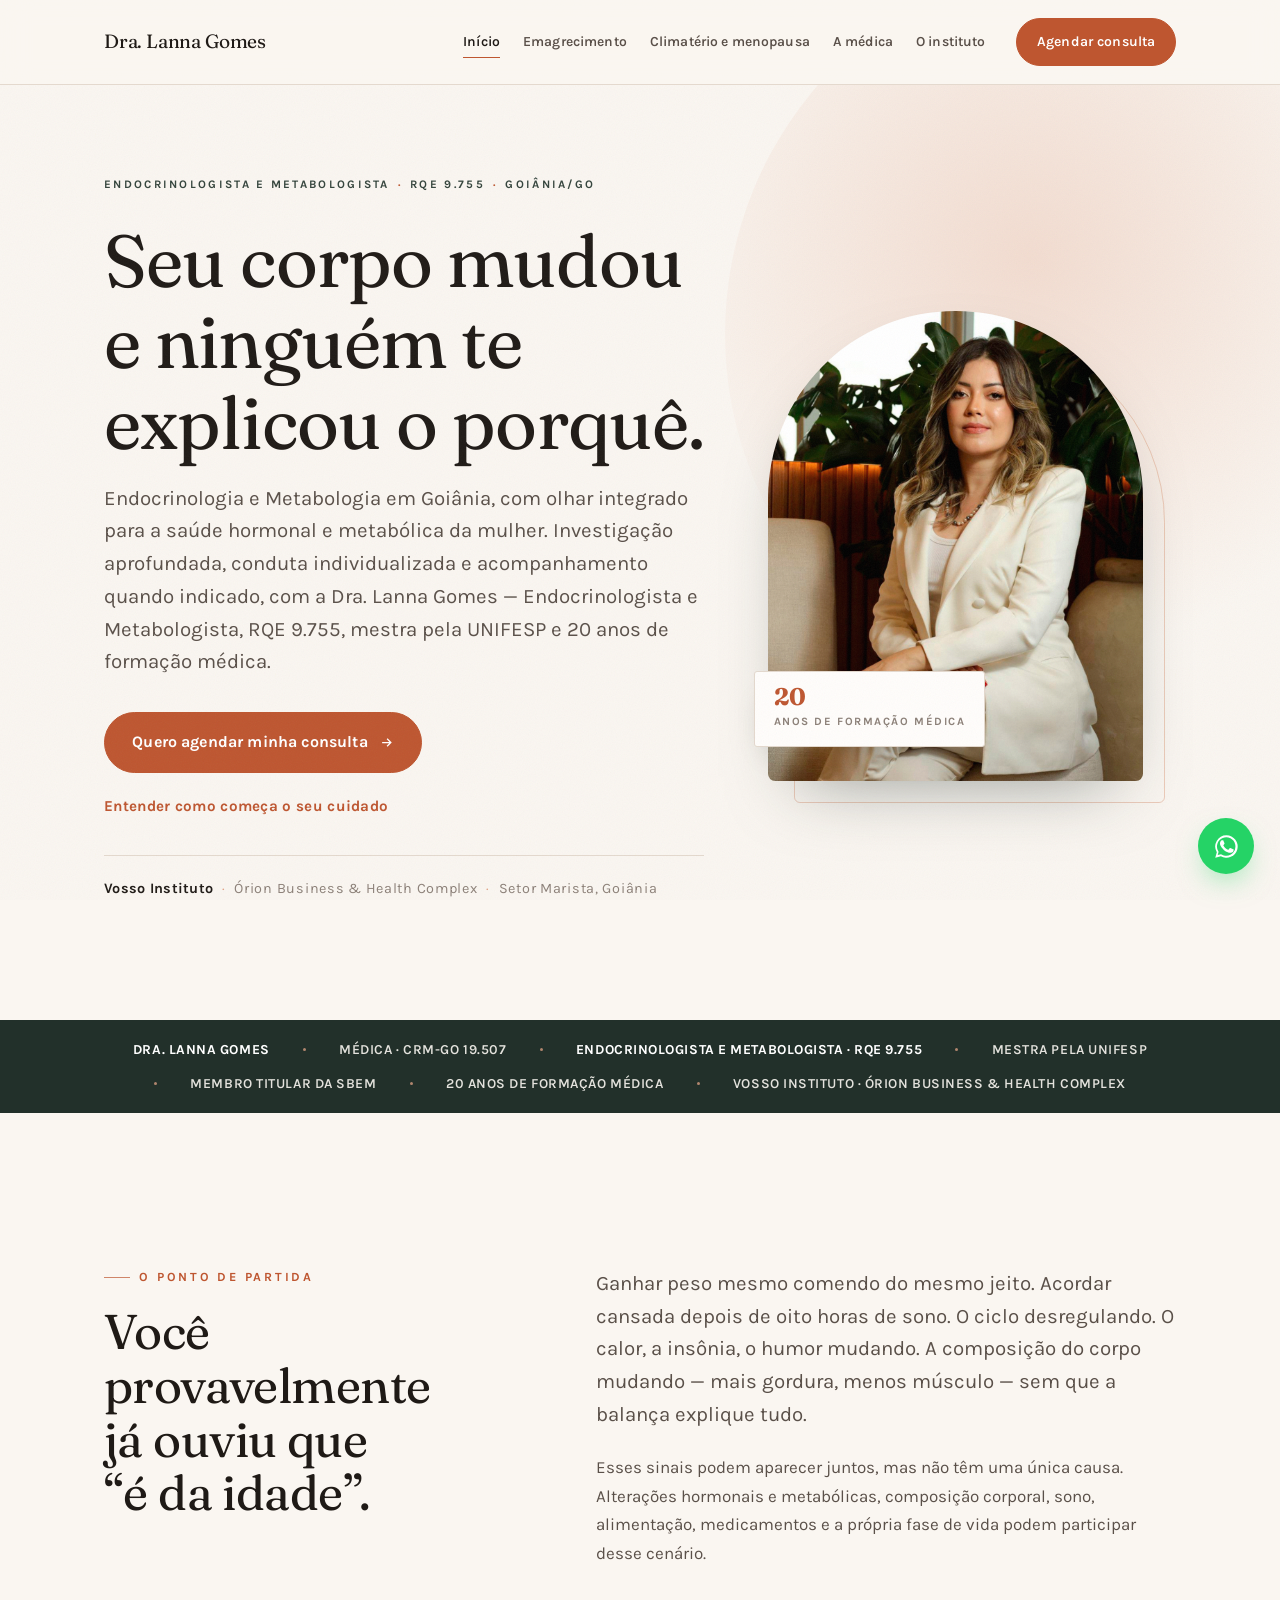
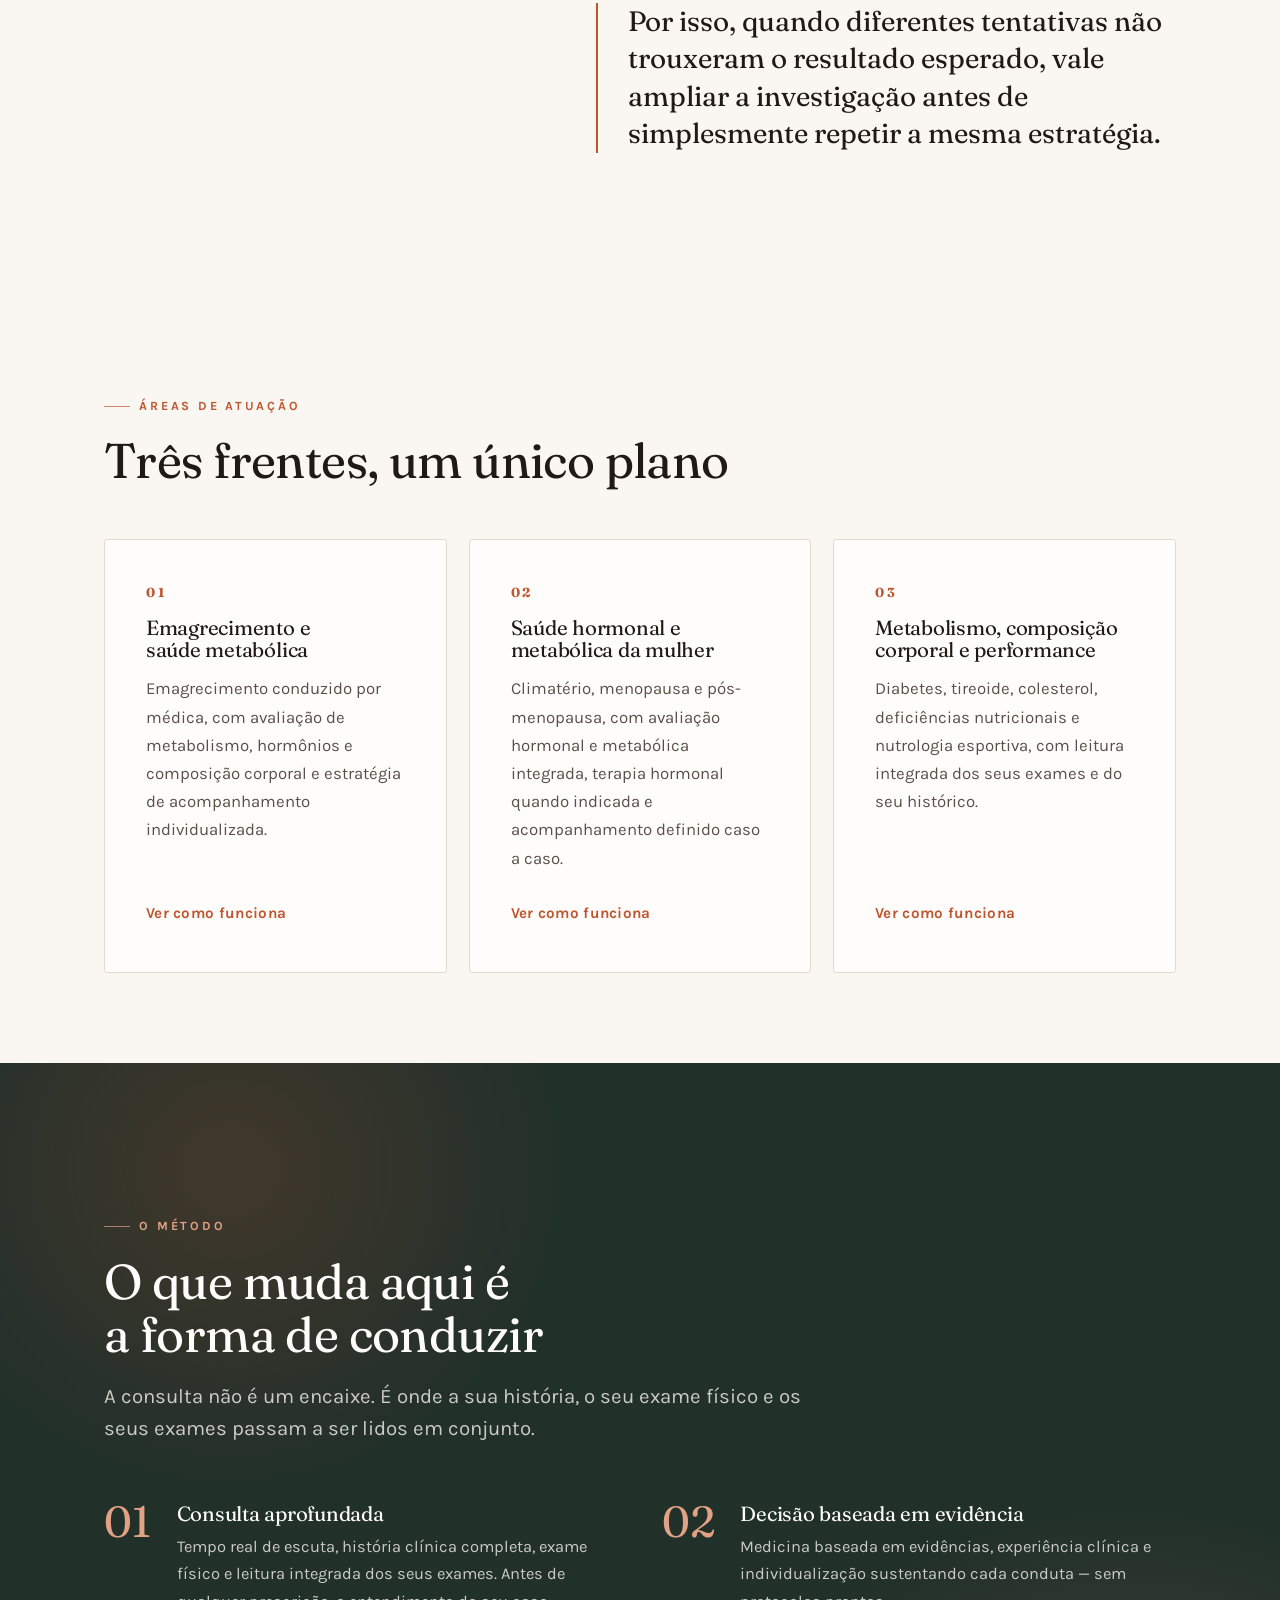
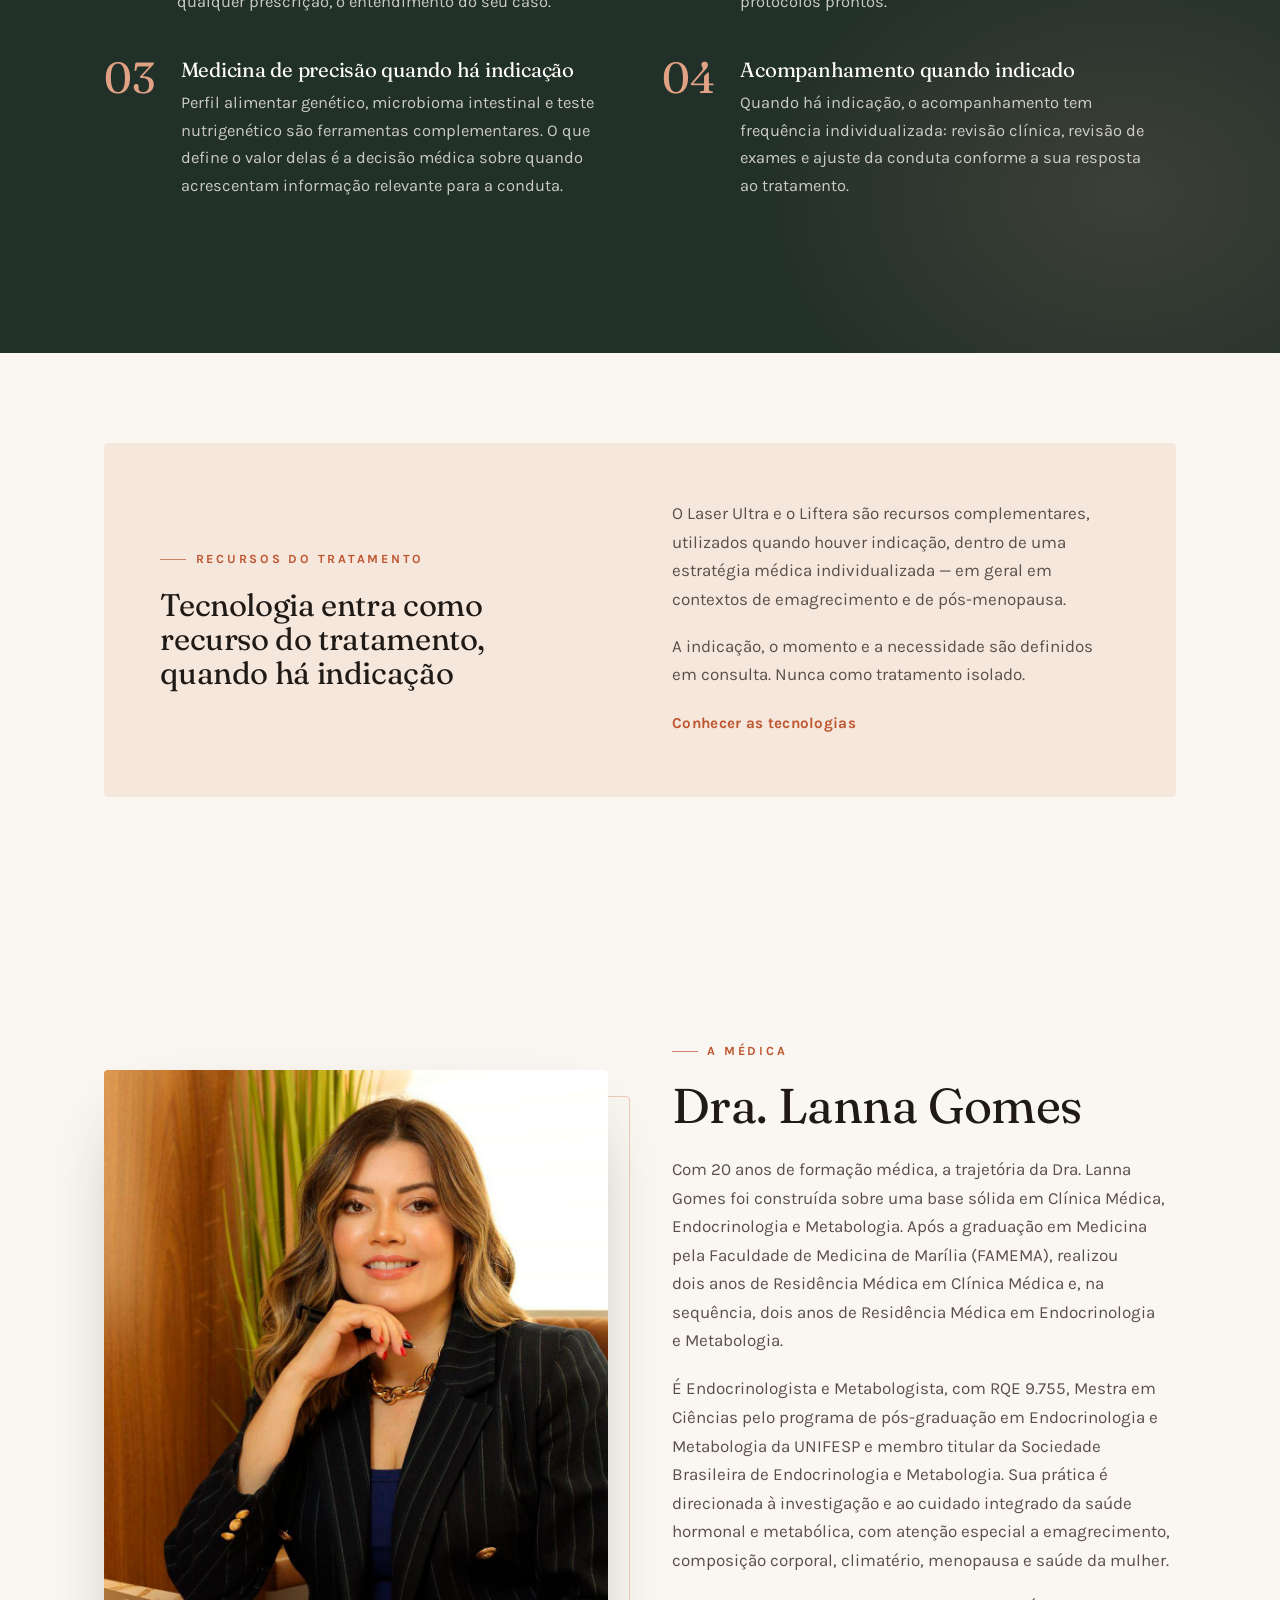
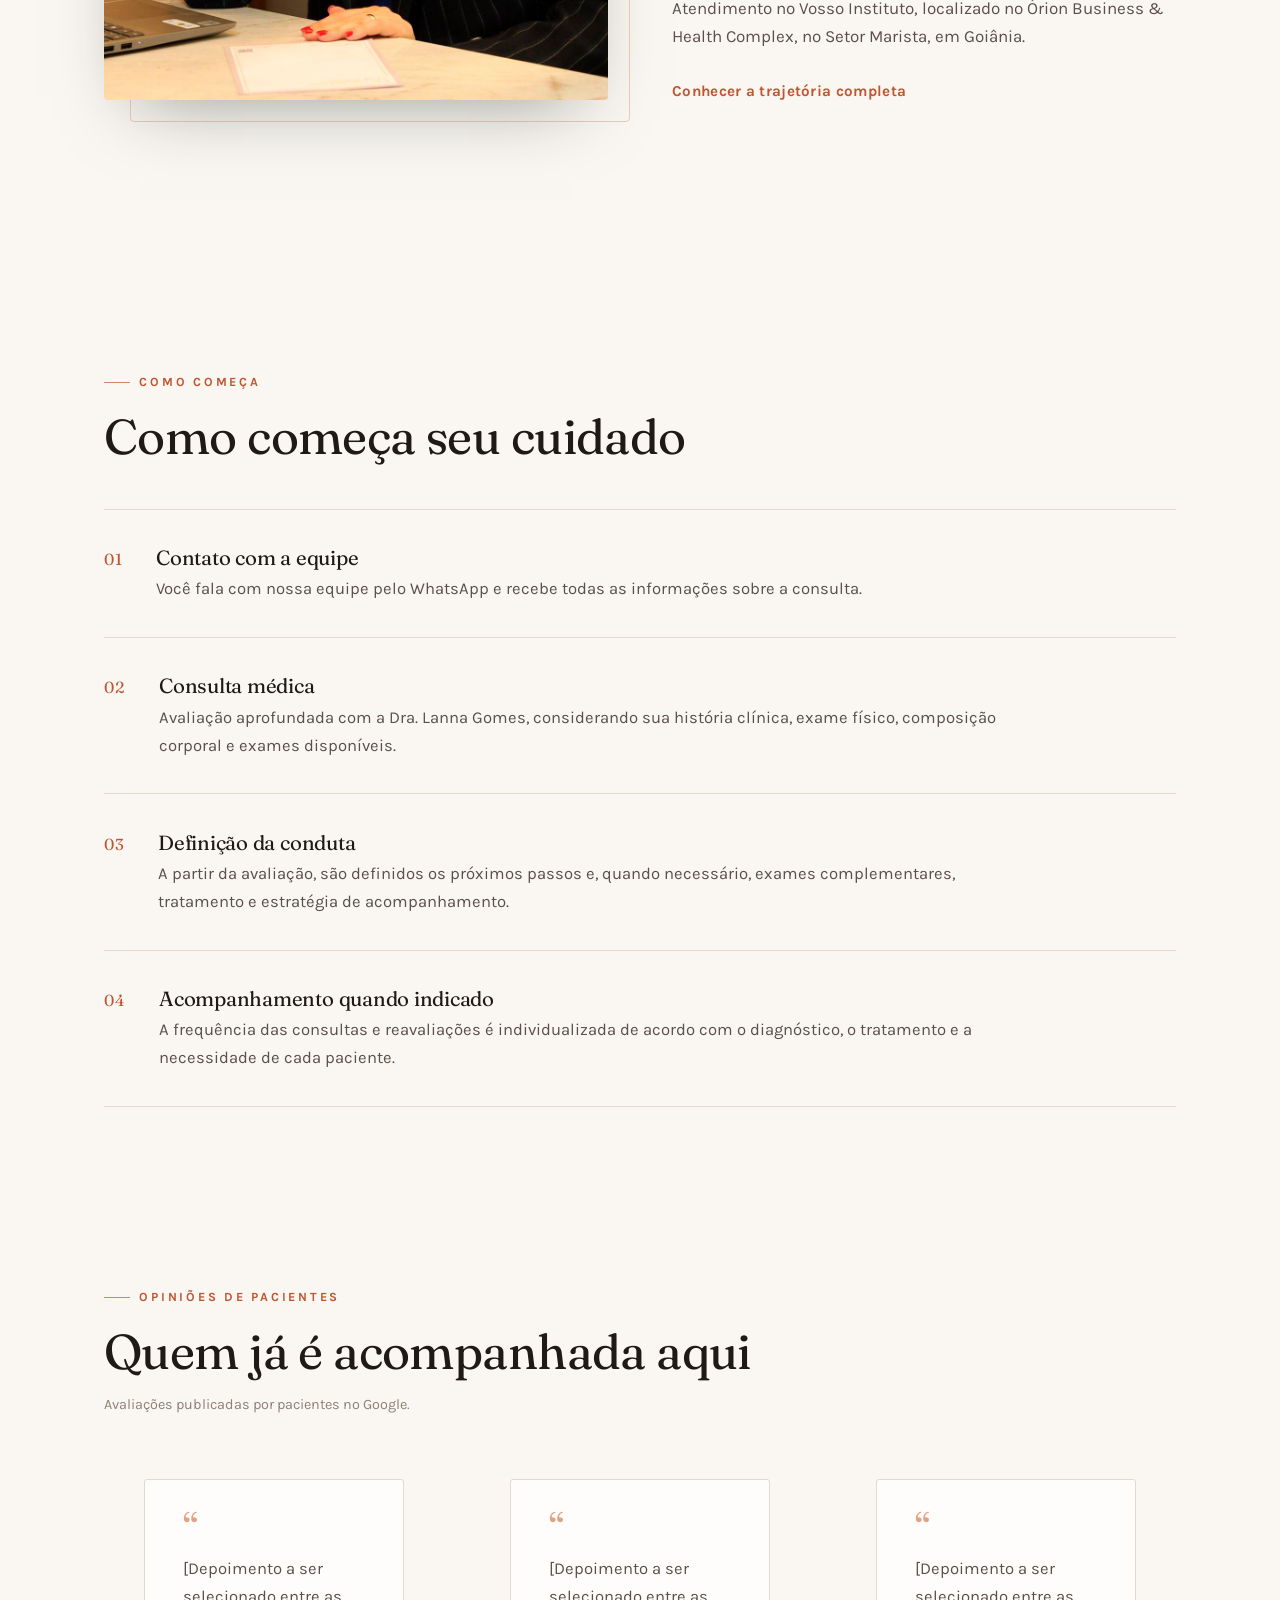
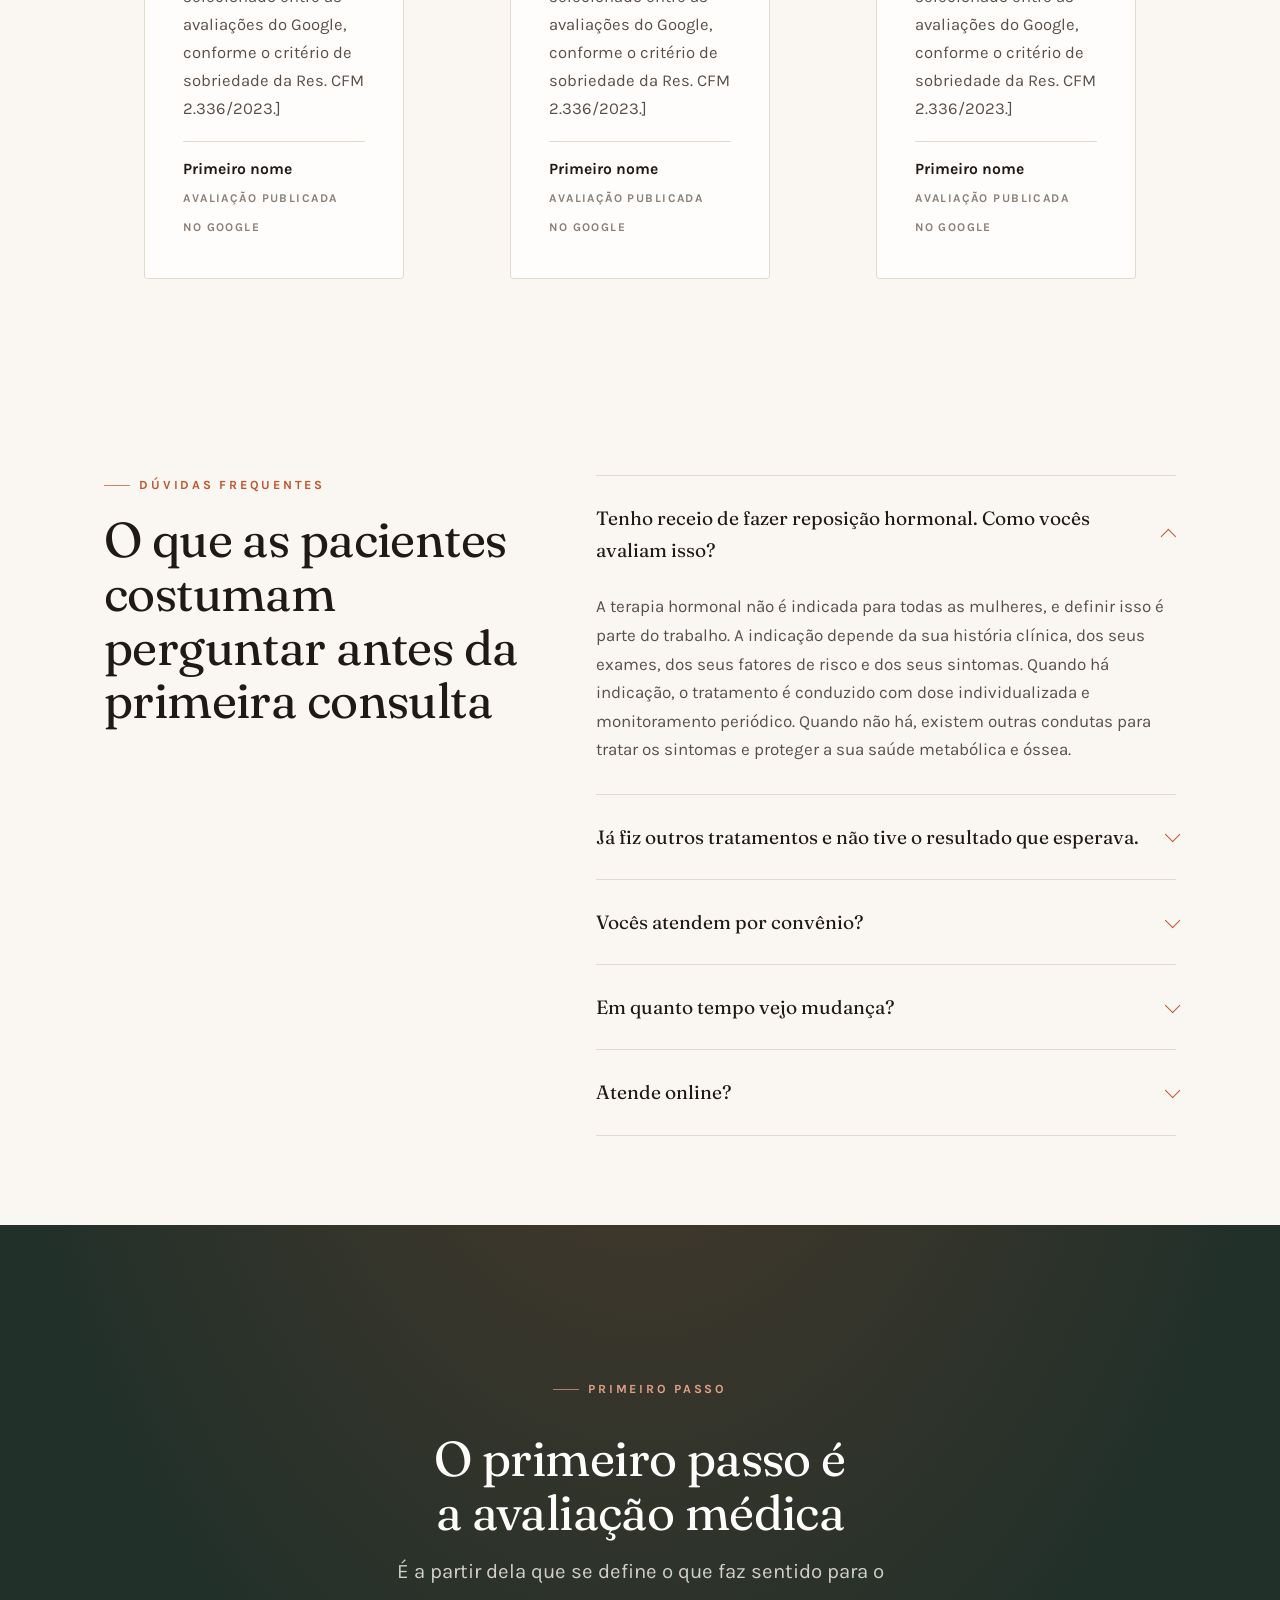
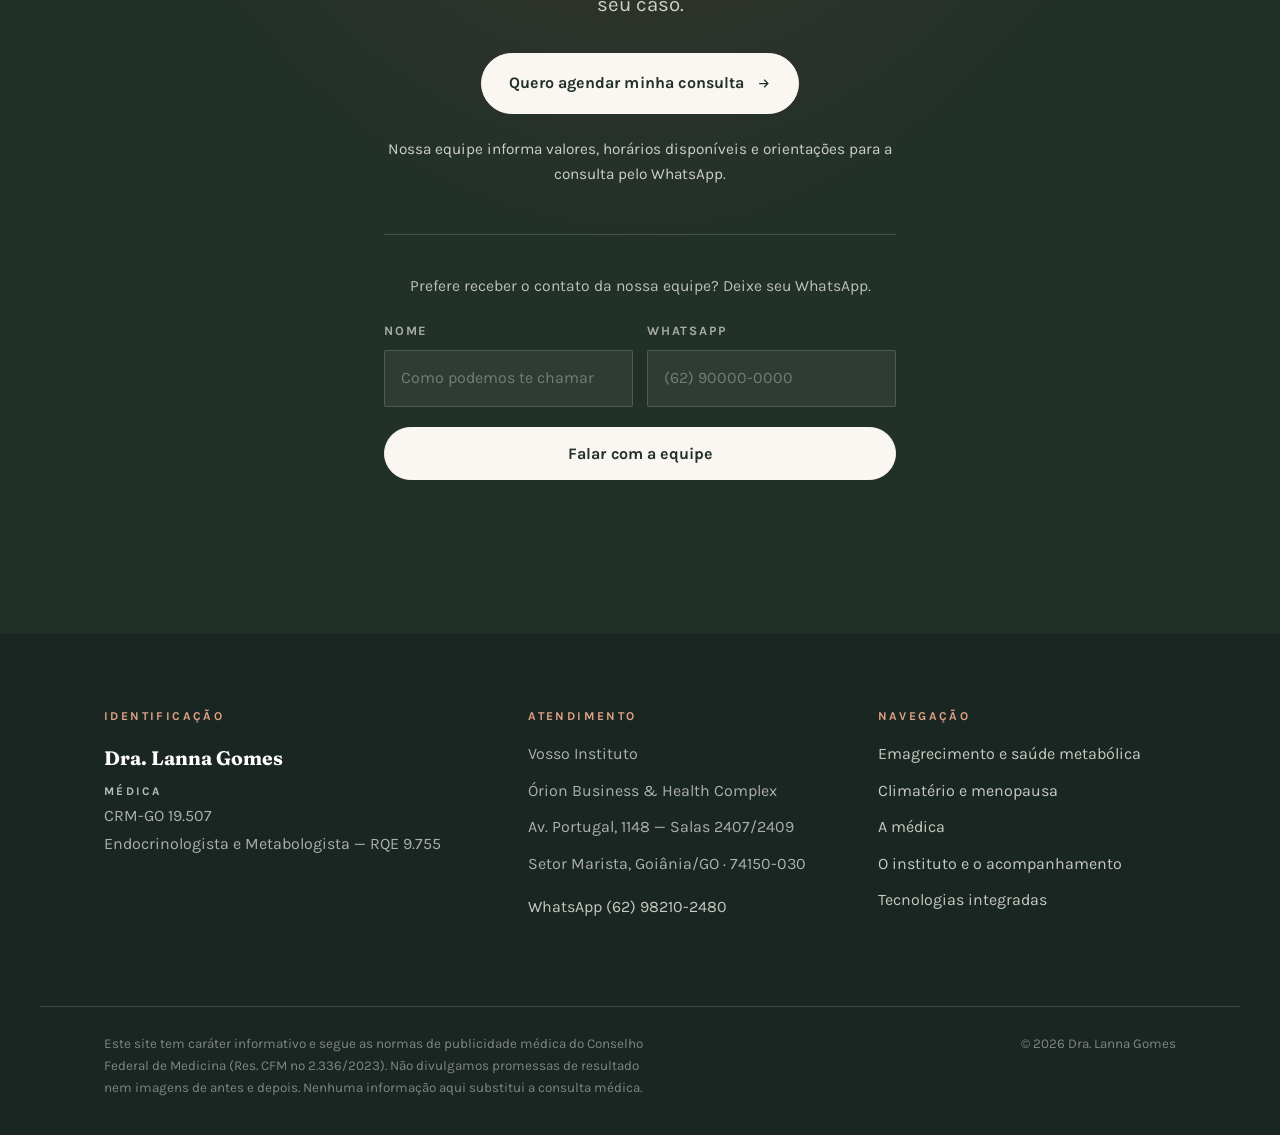
==== commit 5dfbf602: "Site v2 — 19 ajustes finais da Dra. Lanna Gomes Revisão final da médica sobre o site publicado. Estr" ====
--- a/index.html
+++ b/index.html
@@ -4,11 +4,12 @@
 <meta charset="utf-8">
 <meta name="viewport" content="width=device-width, initial-scale=1">
 <title>Dra. Lanna Gomes — Endocrinologista e Metabologista em Goiânia</title>
-<meta name="description" content="Saúde hormonal e metabólica em Goiânia: investigação aprofundada, plano individualizado e acompanhamento contínuo. Vosso Instituto, Órion Business &amp; Health Complex.">
+<meta name="description" content="Saúde hormonal e metabólica em Goiânia: investigação aprofundada, conduta individualizada e acompanhamento quando indicado. Vosso Instituto, Órion Business &amp; Health Complex.">
 <link rel="preconnect" href="https://fonts.googleapis.com">
 <link rel="preconnect" href="https://fonts.gstatic.com" crossorigin>
 <link href="https://fonts.googleapis.com/css2?family=Fraunces:ital,opsz,wght@0,9..144,300..700;1,9..144,300..600&family=Karla:wght@400;500;600;700&display=swap" rel="stylesheet">
 <link rel="stylesheet" href="assets/site.css">
+<noscript><style>.leadform{display:none}</style></noscript>
 </head>
 <body>
 
@@ -17,7 +18,7 @@
   <div class="wrap topbar__in">
     <a class="brand" href="index.html">
       <span class="brand__name">Dra. Lanna Gomes</span>
-      <span class="brand__tag">Endocrinologia e Metabologia</span>
+      <span class="brand__tag">Endocrinologista e Metabologista</span>
     </a>
     <nav class="nav" aria-label="Principal">
       <div class="nav__links">
@@ -39,19 +40,20 @@
 <section class="hero">
   <div class="wrap hero__in">
     <div class="hero__text">
-      <p class="hero__kicker reveal is-in">Endocrinologia e Metabologia <span>·</span> Goiânia/GO</p>
+      <p class="hero__kicker reveal is-in">Endocrinologista e Metabologista <span>·</span> RQE 9.755 <span>·</span> Goiânia/GO</p>
       <h1 class="h-xl split">Seu corpo mudou e ninguém te explicou&nbsp;o&nbsp;porquê.</h1>
       <p class="lede hero__sub reveal is-in" data-d="2">
         Endocrinologia e Metabologia em Goiânia, com olhar integrado para a saúde hormonal e metabólica
-        da mulher. Investigação aprofundada, plano individualizado e acompanhamento contínuo com a
-        Dra. Lanna Gomes — mestra pela UNIFESP e com 20 anos de formação médica.
+        da mulher. Investigação aprofundada, conduta individualizada e acompanhamento quando indicado,
+        com a Dra. Lanna Gomes — Endocrinologista e Metabologista, RQE 9.755, mestra pela UNIFESP
+        e 20 anos de formação médica.
       </p>
       <div class="hero__actions reveal is-in" data-d="3">
         <a class="btn" href="https://wa.me/5562982102480?text=Ol%C3%A1!%20Vim%20pelo%20site%20e%20gostaria%20de%20informa%C3%A7%C3%B5es%20sobre%20consulta%20com%20a%20Dra.%20Lanna." target="_blank" rel="noopener">
-          Agendar minha consulta
+          Quero agendar minha consulta
           <svg width="15" height="15" viewBox="0 0 24 24" fill="none" stroke="currentColor" stroke-width="2"><path d="M5 12h14M13 6l6 6-6 6"/></svg>
         </a>
-        <a class="link-arrow" href="#metodo">Entender como funciona o acompanhamento</a>
+        <a class="link-arrow" href="#metodo">Entender como começa o seu cuidado</a>
       </div>
       <p class="hero__place reveal is-in" data-d="4">
         <strong>Vosso Instituto</strong> <span class="dot">·</span> Órion Business &amp; Health Complex <span class="dot">·</span> Setor Marista, Goiânia
@@ -74,8 +76,9 @@
 <div class="credbar">
   <div class="wrap">
     <ul>
-      <li><strong>CRM-GO 19.507 · RQE 9.755</strong></li>
-      <li>Endocrinologista e Metabologista</li>
+      <li><strong>Dra. Lanna Gomes</strong></li>
+      <li>Médica · CRM-GO 19.507</li>
+      <li><strong>Endocrinologista e Metabologista · RQE 9.755</strong></li>
       <li>Mestra pela UNIFESP</li>
       <li>Membro titular da SBEM</li>
       <li>20 anos de formação médica</li>
@@ -98,13 +101,13 @@
         mais gordura, menos músculo — sem que a balança explique tudo.
       </p>
       <p>
-        Esses sinais raramente aparecem sozinhos. Eles costumam ter origem no mesmo lugar:
-        no funcionamento hormonal e metabólico. E é isso que precisa ser investigado antes de qualquer conduta.
+        Esses sinais podem aparecer juntos, mas não têm uma única causa. Alterações hormonais e metabólicas,
+        composição corporal, sono, alimentação, medicamentos e a própria fase de vida podem participar
+        desse cenário.
       </p>
       <p class="pullquote">
-        Se você já passou por diferentes tratamentos sem o resultado esperado, isso não significa falta de esforço.
-        Significa, na maioria das vezes, que faltou olhar para o conjunto — hormônios, metabolismo e composição
-        corporal — antes de definir o que fazer.
+        Por isso, quando diferentes tentativas não trouxeram o resultado esperado, vale ampliar a investigação
+        antes de simplesmente repetir a mesma estratégia.
       </p>
     </div>
   </div>
@@ -121,13 +124,13 @@
       <article class="card spot reveal">
         <span class="card__num">01</span>
         <h3 class="h-sm">Emagrecimento e saúde metabólica</h3>
-        <p>Emagrecimento conduzido por médica, com avaliação de metabolismo, hormônios e composição corporal — e acompanhamento para sustentar o resultado ao longo do tempo.</p>
+        <p>Emagrecimento conduzido por médica, com avaliação de metabolismo, hormônios e composição corporal e estratégia de acompanhamento individualizada.</p>
         <a class="link-arrow" href="emagrecimento.html">Ver como funciona</a>
       </article>
       <article class="card spot reveal" data-d="1">
         <span class="card__num">02</span>
         <h3 class="h-sm">Saúde hormonal e metabólica da mulher</h3>
-        <p>Climatério, menopausa e pós-menopausa, com avaliação hormonal e metabólica integrada, reposição hormonal quando indicada e acompanhamento contínuo.</p>
+        <p>Climatério, menopausa e pós-menopausa, com avaliação hormonal e metabólica integrada, terapia hormonal quando indicada e acompanhamento definido caso a caso.</p>
         <a class="link-arrow" href="climaterio-menopausa.html">Ver como funciona</a>
       </article>
       <article class="card spot reveal" data-d="2">
@@ -147,7 +150,8 @@
       <p class="eyebrow">O método</p>
       <h2 class="h-lg split">O que muda aqui é a forma de conduzir</h2>
       <p class="lede" style="margin-top:1.1rem">
-        A consulta não é um encaixe. É o início de um plano que continua depois que você sai da sala.
+        A consulta não é um encaixe. É onde a sua história, o seu exame físico e os seus exames
+        passam a ser lidos em conjunto.
       </p>
     </div>
     <div class="method">
@@ -169,14 +173,14 @@
         <span class="method__n">03</span>
         <div>
           <h3 class="h-sm">Medicina de precisão quando há indicação</h3>
-          <p>Perfil alimentar genético, microbioma intestinal e teste nutrigenético, solicitados, interpretados e integrados ao plano exclusivamente pela médica.</p>
+          <p>Perfil alimentar genético, microbioma intestinal e teste nutrigenético são ferramentas complementares. O que define o valor delas é a decisão médica sobre quando acrescentam informação relevante para a conduta.</p>
         </div>
       </div>
       <div class="method__item reveal" data-d="3">
         <span class="method__n">04</span>
         <div>
-          <h3 class="h-sm">Acompanhamento longitudinal</h3>
-          <p>Consultas de seguimento, revisão de exames e ajuste da conduta conforme a sua resposta ao tratamento.</p>
+          <h3 class="h-sm">Acompanhamento quando indicado</h3>
+          <p>Quando há indicação, o acompanhamento tem frequência individualizada: revisão clínica, revisão de exames e ajuste da conduta conforme a sua resposta ao tratamento.</p>
         </div>
       </div>
     </div>
@@ -193,8 +197,9 @@
       </div>
       <div>
         <p>
-          O Laser Ultra e o Liftera são recursos complementares dentro do plano médico, usados em situações
-          específicas — apoio à composição corporal e estímulo de colágeno em contextos de emagrecimento e pós-menopausa.
+          O Laser Ultra e o Liftera são recursos complementares, utilizados quando houver indicação,
+          dentro de uma estratégia médica individualizada — em geral em contextos de emagrecimento
+          e de pós-menopausa.
         </p>
         <p>A indicação, o momento e a necessidade são definidos em consulta. Nunca como tratamento isolado.</p>
         <a class="link-arrow" href="tecnologias.html">Conhecer as tecnologias</a>
@@ -216,17 +221,22 @@
       <h2 class="h-lg">Dra. Lanna Gomes</h2>
       <div class="stack-lg" style="margin-top:1.4rem">
         <p>
-          Médica há 20 anos, com trajetória construída na Clínica Médica, Endocrinologia e Metabologia.
-          Graduada pela Faculdade de Medicina de Marília (FAMEMA), com título de especialista em Endocrinologia
-          e Metabologia reconhecido pela AMB/SBEM e mestrado em Ciências pelo programa de pós-graduação em
-          Endocrinologia e Metabologia da UNIFESP.
+          Com 20 anos de formação médica, a trajetória da Dra. Lanna Gomes foi construída sobre uma base
+          sólida em Clínica Médica, Endocrinologia e Metabologia. Após a graduação em Medicina pela
+          Faculdade de Medicina de Marília (FAMEMA), realizou dois anos de Residência Médica em Clínica
+          Médica e, na sequência, dois anos de Residência Médica em Endocrinologia e Metabologia.
         </p>
         <p>
-          Membro titular da Sociedade Brasileira de Endocrinologia e Metabologia. Sua prática é direcionada à
-          investigação e ao cuidado integrado da saúde hormonal e metabólica, com atenção especial a emagrecimento,
-          composição corporal, climatério, menopausa e saúde da mulher.
+          É Endocrinologista e Metabologista, com RQE 9.755, Mestra em Ciências pelo programa de
+          pós-graduação em Endocrinologia e Metabologia da UNIFESP e membro titular da Sociedade
+          Brasileira de Endocrinologia e Metabologia. Sua prática é direcionada à investigação e ao cuidado
+          integrado da saúde hormonal e metabólica, com atenção especial a emagrecimento, composição
+          corporal, climatério, menopausa e saúde da mulher.
         </p>
-        <p>Atende no Vosso Instituto, no Órion Business &amp; Health Complex, em Goiânia.</p>
+        <p>
+          Atendimento no Vosso Instituto, localizado no Órion Business &amp; Health Complex,
+          no Setor Marista, em Goiânia.
+        </p>
         <p style="margin-top:1.6rem"><a class="link-arrow" href="a-medica.html">Conhecer a trajetória completa</a></p>
       </div>
     </div>
@@ -238,31 +248,31 @@
   <div class="wrap">
     <div class="reveal" style="max-width:44rem;margin-bottom:clamp(30px,3.5vw,48px)">
       <p class="eyebrow">Como começa</p>
-      <h2 class="h-lg split">Como começa o seu acompanhamento</h2>
+      <h2 class="h-lg split">Como começa seu cuidado</h2>
     </div>
     <div class="steps">
       <div class="step reveal">
         <div>
-          <h3 class="h-sm">Contato</h3>
-          <p>Você fala com a nossa equipe pelo WhatsApp e entende se o seu caso é para atendimento presencial ou online.</p>
+          <h3 class="h-sm">Contato com a equipe</h3>
+          <p>Você fala com nossa equipe pelo WhatsApp e recebe todas as informações sobre a consulta.</p>
         </div>
       </div>
       <div class="step reveal">
         <div>
-          <h3 class="h-sm">Consulta inicial</h3>
-          <p>Avaliação aprofundada com a Dra. Lanna: história clínica, exame físico, avaliação da composição corporal, revisão dos exames anteriores e solicitação do que faltar.</p>
+          <h3 class="h-sm">Consulta médica</h3>
+          <p>Avaliação aprofundada com a Dra. Lanna Gomes, considerando sua história clínica, exame físico, composição corporal e exames disponíveis.</p>
         </div>
       </div>
       <div class="step reveal">
         <div>
-          <h3 class="h-sm">Retorno com o plano</h3>
-          <p>Interpretação dos exames e definição do plano individualizado: conduta médica, terapias indicadas e os parâmetros que serão acompanhados no seu caso.</p>
+          <h3 class="h-sm">Definição da conduta</h3>
+          <p>A partir da avaliação, são definidos os próximos passos e, quando necessário, exames complementares, tratamento e estratégia de acompanhamento.</p>
         </div>
       </div>
       <div class="step reveal">
         <div>
-          <h3 class="h-sm">Acompanhamento</h3>
-          <p>Consultas de seguimento, revisão dos exames e ajuste da conduta ao longo do tempo.</p>
+          <h3 class="h-sm">Acompanhamento quando indicado</h3>
+          <p>A frequência das consultas e reavaliações é individualizada de acordo com o diagnóstico, o tratamento e a necessidade de cada paciente.</p>
         </div>
       </div>
     </div>
@@ -324,7 +334,7 @@
       </details>
       <details>
         <summary>Já fiz outros tratamentos e não tive o resultado que esperava.</summary>
-        <div class="faq__a"><p>O ponto de partida aqui é a investigação: entender o que está acontecendo com os seus hormônios, o seu metabolismo e a sua composição corporal antes de definir a conduta. E o acompanhamento não termina na primeira consulta — o plano é revisado conforme a sua resposta.</p></div>
+        <div class="faq__a"><p>O ponto de partida aqui é a investigação: entender o que está acontecendo com os seus hormônios, o seu metabolismo e a sua composição corporal antes de definir a conduta. E, quando há acompanhamento, o plano é revisado conforme a sua resposta.</p></div>
       </details>
       <details>
         <summary>Vocês atendem por convênio?</summary>
@@ -346,16 +356,30 @@
 <section class="section cta">
   <div class="wrap cta__in reveal">
     <p class="eyebrow eyebrow--center">Primeiro passo</p>
-    <h2 class="h-lg split">O primeiro passo é a avaliação</h2>
+    <h2 class="h-lg split">O primeiro passo é a avaliação médica</h2>
     <p class="lede">
-      Fale com a nossa equipe. Explicamos como funciona a consulta, os valores e a disponibilidade
-      de agenda antes de qualquer decisão sua.
+      É a partir dela que se define o que faz sentido para o seu caso.
     </p>
     <a class="btn btn--light" href="https://wa.me/5562982102480?text=Ol%C3%A1!%20Vim%20pelo%20site%20e%20gostaria%20de%20informa%C3%A7%C3%B5es%20sobre%20consulta%20com%20a%20Dra.%20Lanna." target="_blank" rel="noopener">
-      Falar com a equipe no WhatsApp
+      Quero agendar minha consulta
       <svg width="15" height="15" viewBox="0 0 24 24" fill="none" stroke="currentColor" stroke-width="2"><path d="M5 12h14M13 6l6 6-6 6"/></svg>
     </a>
-    <p class="cta__note">Prefere ser chamada? Deixe seu contato e retornamos em horário comercial.</p>
+    <p class="cta__note">Nossa equipe informa valores, horários disponíveis e orientações para a consulta pelo WhatsApp.</p>
+    <form class="leadform" data-origem="home" novalidate>
+      <p class="leadform__intro">Prefere receber o contato da nossa equipe? Deixe seu WhatsApp.</p>
+      <div class="leadform__row">
+        <label class="leadform__field">
+          <span>Nome</span>
+          <input type="text" name="nome" autocomplete="name" placeholder="Como podemos te chamar" required>
+        </label>
+        <label class="leadform__field">
+          <span>WhatsApp</span>
+          <input type="tel" name="whatsapp" autocomplete="tel" inputmode="tel" placeholder="(62) 90000-0000" required>
+        </label>
+      </div>
+      <button class="btn btn--light leadform__send" type="submit">Falar com a equipe</button>
+      <p class="leadform__msg" role="status" aria-live="polite" hidden></p>
+    </form>
   </div>
 </section>
 
@@ -368,7 +392,7 @@
         <b>Dra. Lanna Gomes</b>
         <span class="role">Médica</span>
         CRM-GO 19.507<br>
-        Endocrinologia e Metabologia — RQE 9.755
+        Endocrinologista e Metabologista — RQE 9.755
       </div>
     </div>
     <div>
--- a/assets/site.css
+++ b/assets/site.css
@@ -156,8 +156,11 @@
 }
 .nav a:hover::after, .nav a[aria-current="page"]::after{ right:0; }
 .nav a[aria-current="page"]{ color:var(--ink); }
-.topbar .btn{ padding:.8em 1.4em; font-size:.88rem; }
-.navtoggle{ display:none; background:none; border:0; padding:.4rem; cursor:pointer; color:var(--ink); }
+/* `.nav a` é mais específico que `.btn` e estava pintando o CTA do topo com a
+   cor de link, além de herdar o sublinhado animado das abas. */
+.topbar .btn{ padding:.8em 1.4em; font-size:.88rem; color:var(--fg); }
+.topbar .btn::after{ content:none; }
+.navtoggle{ display:none; background:none; border:0; padding:.62rem; cursor:pointer; color:var(--ink); }
 
 @media (max-width:900px){
   .nav__links{
@@ -377,7 +380,7 @@
 .cta__in{ position:relative; z-index:1; max-width:640px; margin-inline:auto; }
 .cta h2{ color:var(--paper); margin-bottom:1rem; }
 .cta p{ margin-bottom:2rem; }
-.cta__note{ font-size:.9rem; color:rgba(250,246,241,.5); margin:1.4rem 0 0; }
+.cta__note{ font-size:.96rem; color:rgba(250,246,241,.6); margin:1.4rem 0 0; }
 
 /* ------------------------------------------------------------- rodapé */
 .footer{ background:var(--forest-2); color:rgba(250,246,241,.66); font-size:1rem; }
@@ -554,7 +557,7 @@
   .hero__actions{ gap:1rem; }
   .hero__actions .btn{ width:100%; justify-content:center; }
   .hero__place{ font-size:.86rem; line-height:1.7; }
-  .credbar ul{ justify-content:flex-start; font-size:.84rem; letter-spacing:.02em; gap:.55rem 1rem; padding-block:1.3rem; }
+  .credbar ul{ justify-content:flex-start; font-size:.92rem; letter-spacing:.02em; gap:.6rem 1rem; padding-block:1.4rem; }
   .method__item{ grid-template-columns:1fr; gap:.5rem; }
   .method__n{ font-size:1.6rem; }
   .step{ grid-template-columns:1fr; gap:.35rem; }
@@ -565,3 +568,63 @@
   .wa{ width:52px; height:52px; }
   .footer__legal{ flex-direction:column; gap:.8rem; }
 }
+
+
+/* ==========================================================================
+   Identificação profissional (Res. CFM 2.336/2023, art. 4º)
+   ========================================================================== */
+.idcard{ text-align:center; max-width:34rem; margin-inline:auto; }
+.idcard__name{
+  font-family:var(--display); font-weight:400;
+  font-size:clamp(1.55rem,2.4vw,2rem); line-height:1.15;
+  color:var(--ink); margin:1rem 0 .8rem;
+}
+.idcard__line{ margin:0 0 .35rem; font-size:1.02rem; color:var(--body); }
+.idcard__line:last-child{ margin-bottom:0; }
+.idcard__line .dot{ color:var(--terra); }
+
+/* ==========================================================================
+   Formulário de contato — vive dentro do bloco escuro de CTA.
+   Sem JS ele não aparece (noscript no <head>): o botão do WhatsApp logo
+   acima continua sendo o caminho, e nunca prometemos um envio que não ocorre.
+   ========================================================================== */
+.leadform{
+  margin:clamp(30px,4vw,46px) auto 0;
+  padding-top:clamp(26px,3.4vw,38px);
+  border-top:1px solid var(--line-dark);
+  text-align:left;
+}
+.cta .leadform__intro{
+  margin:0 0 1.3rem; text-align:center;
+  font-size:.98rem; color:rgba(250,246,241,.72);
+}
+.leadform__row{ display:grid; grid-template-columns:repeat(2,1fr); gap:14px; }
+@media (max-width:560px){ .leadform__row{ grid-template-columns:1fr; } }
+.leadform__field{ display:block; }
+.leadform__field > span{
+  display:block; margin-bottom:.5rem;
+  font-size:.8rem; font-weight:700; letter-spacing:.14em; text-transform:uppercase;
+  color:rgba(250,246,241,.62);
+}
+.leadform input{
+  width:100%; font:inherit; font-size:1rem; color:var(--paper);
+  background:rgba(250,246,241,.06);
+  border:1px solid var(--line-dark); border-radius:var(--radius);
+  padding:.9rem 1rem;
+  transition:border-color .3s var(--ease), background .3s var(--ease);
+}
+.leadform input::placeholder{ color:rgba(250,246,241,.34); }
+.leadform input:focus{
+  outline:none; border-color:var(--terra-l); background:rgba(250,246,241,.1);
+}
+.leadform input[aria-invalid="true"]{ border-color:var(--terra-l); }
+.leadform__send{ margin-top:1.2rem; width:100%; justify-content:center; }
+.leadform__send[disabled]{ opacity:.6; cursor:progress; }
+.cta .leadform__msg{
+  margin:1.1rem 0 0; text-align:center;
+  font-size:1rem; color:var(--terra-l);
+}
+.leadform.is-sent .leadform__intro,
+.leadform.is-sent .leadform__row,
+.leadform.is-sent .leadform__send{ display:none; }
+.cta .leadform.is-sent .leadform__msg{ color:rgba(250,246,241,.88); font-size:1.06rem; margin-top:0; }
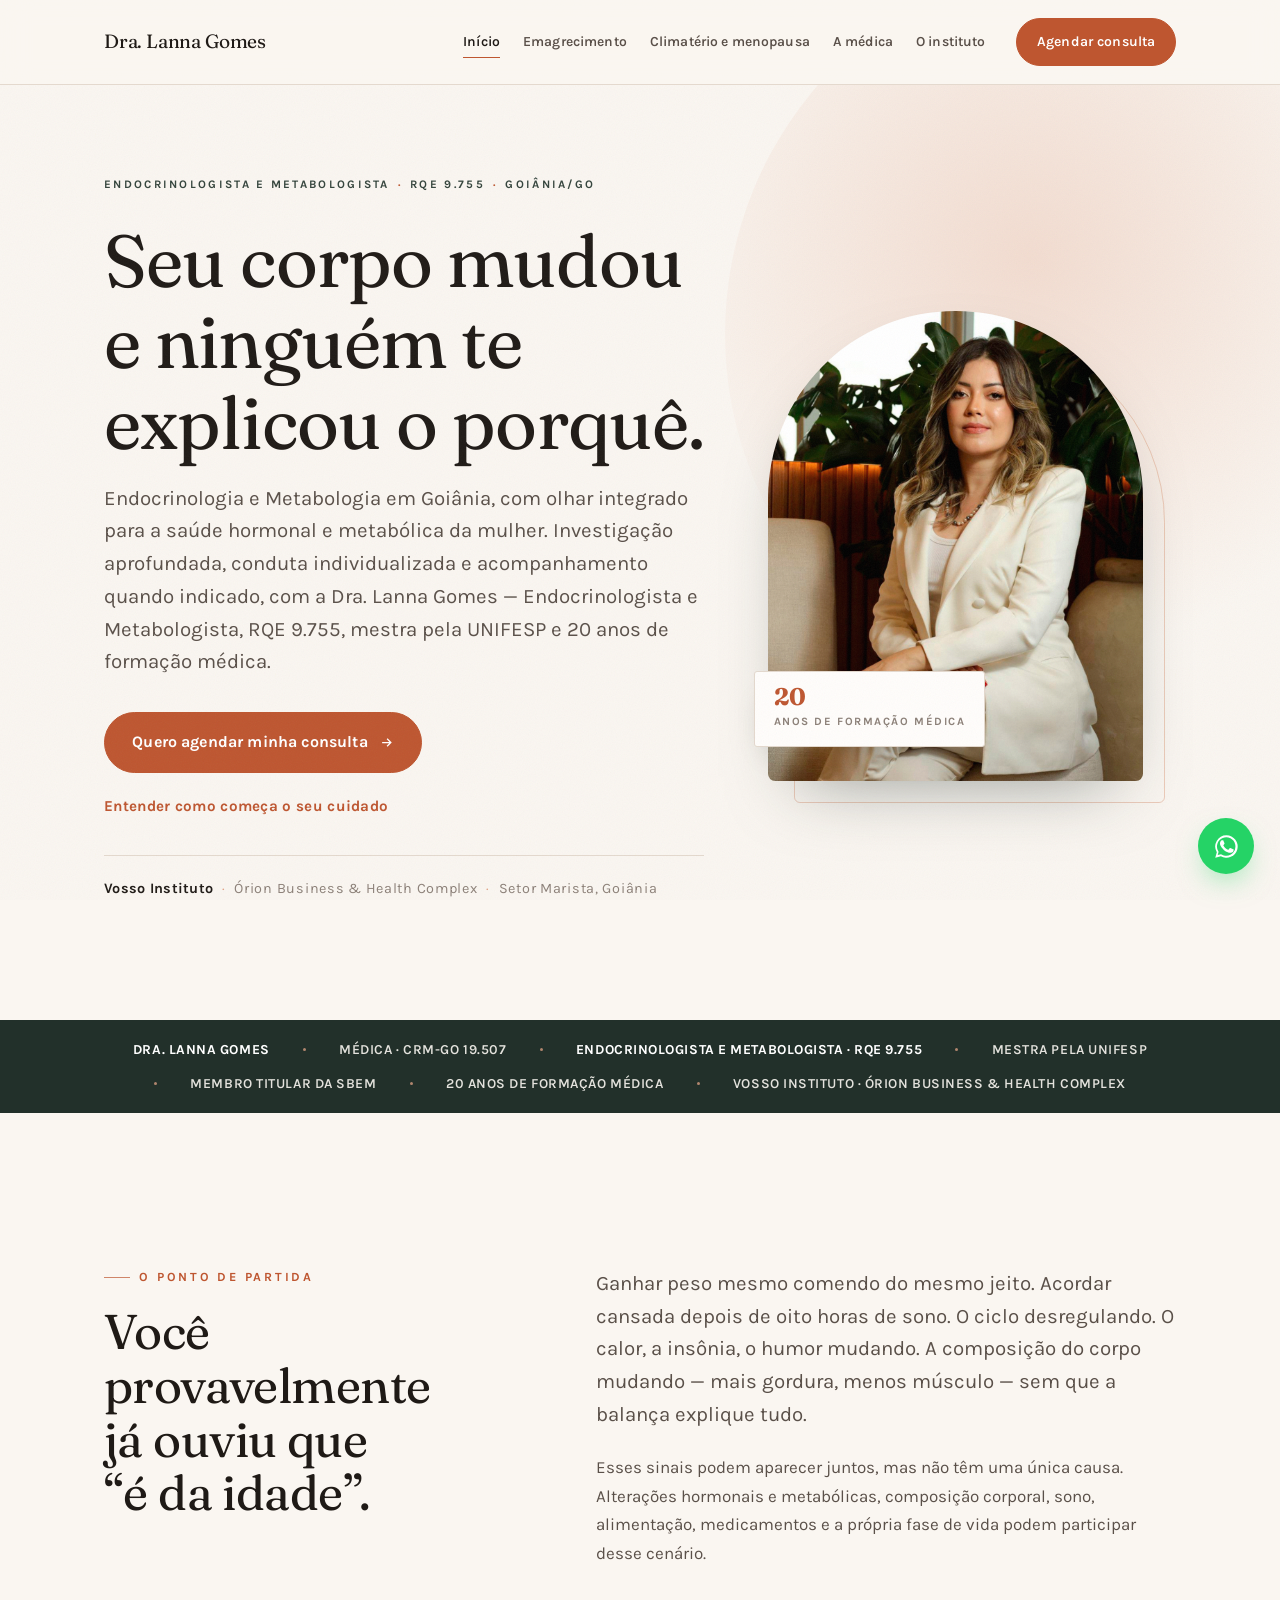
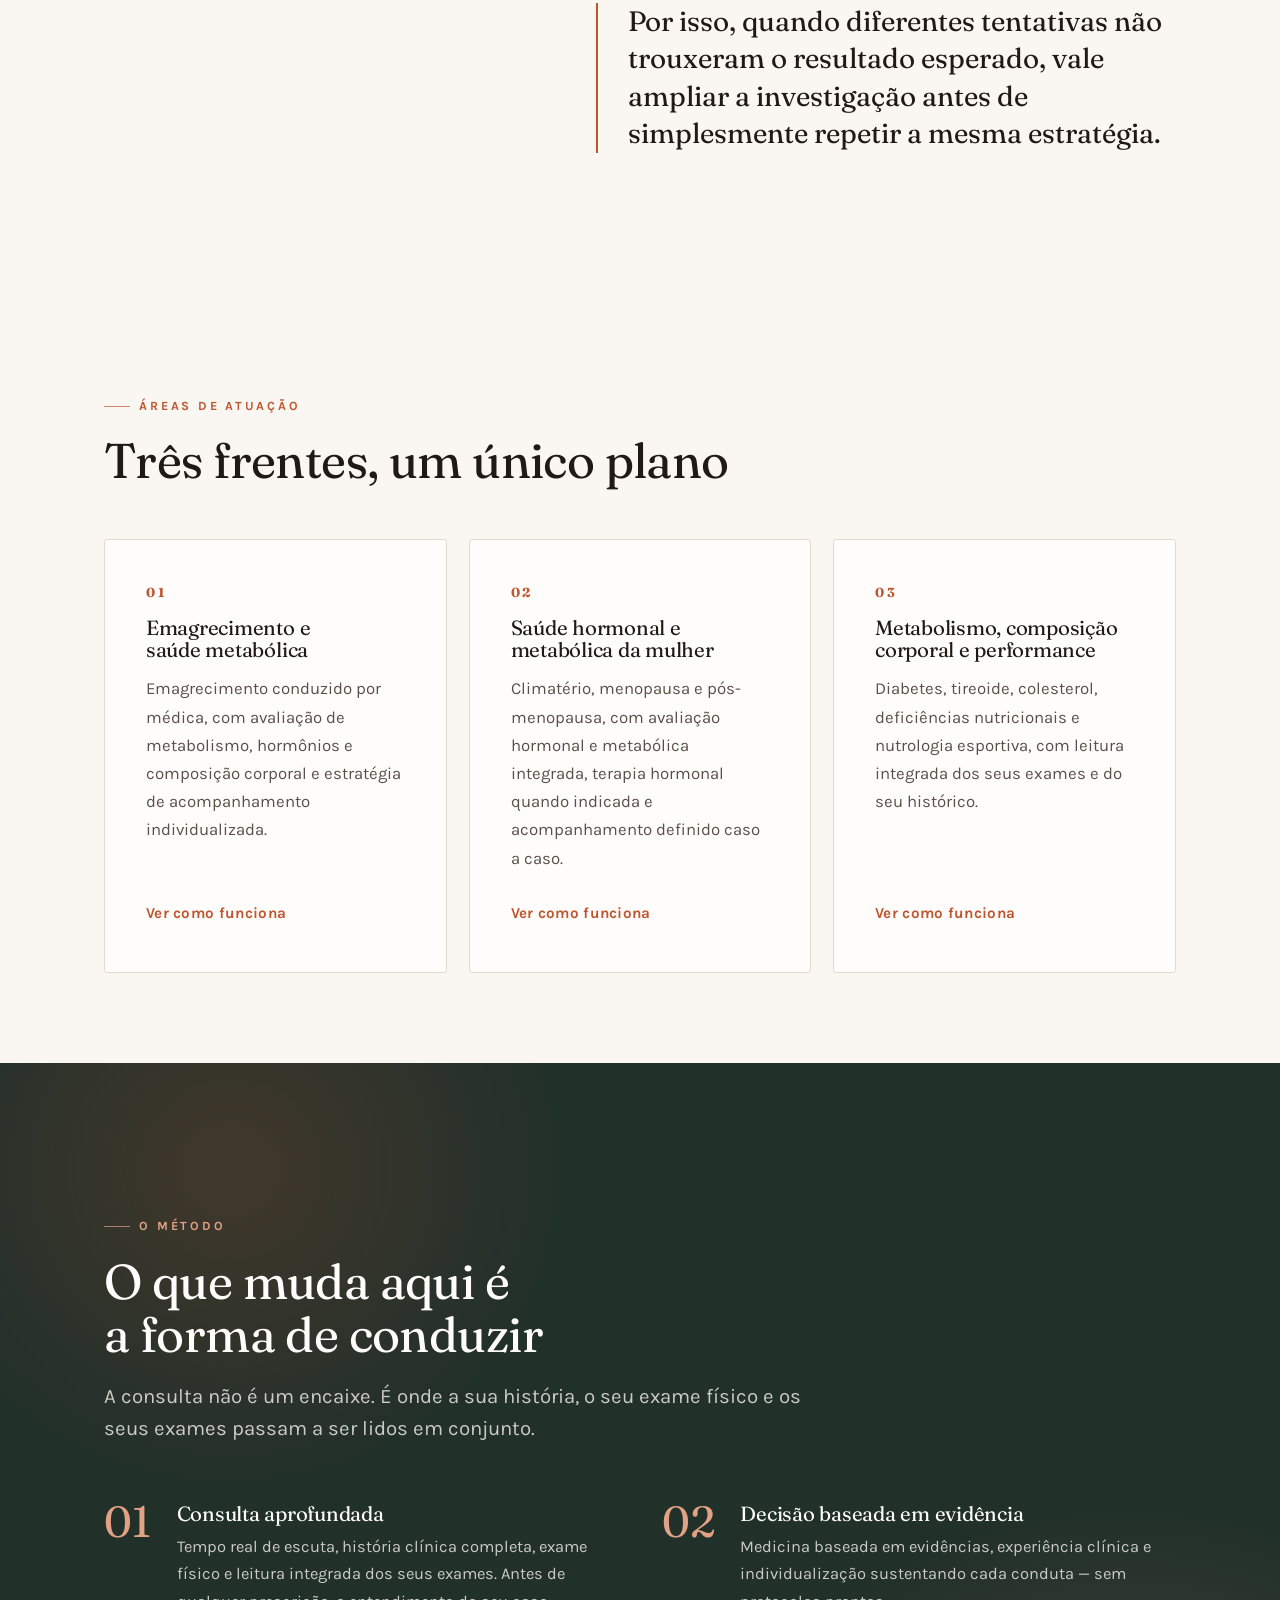
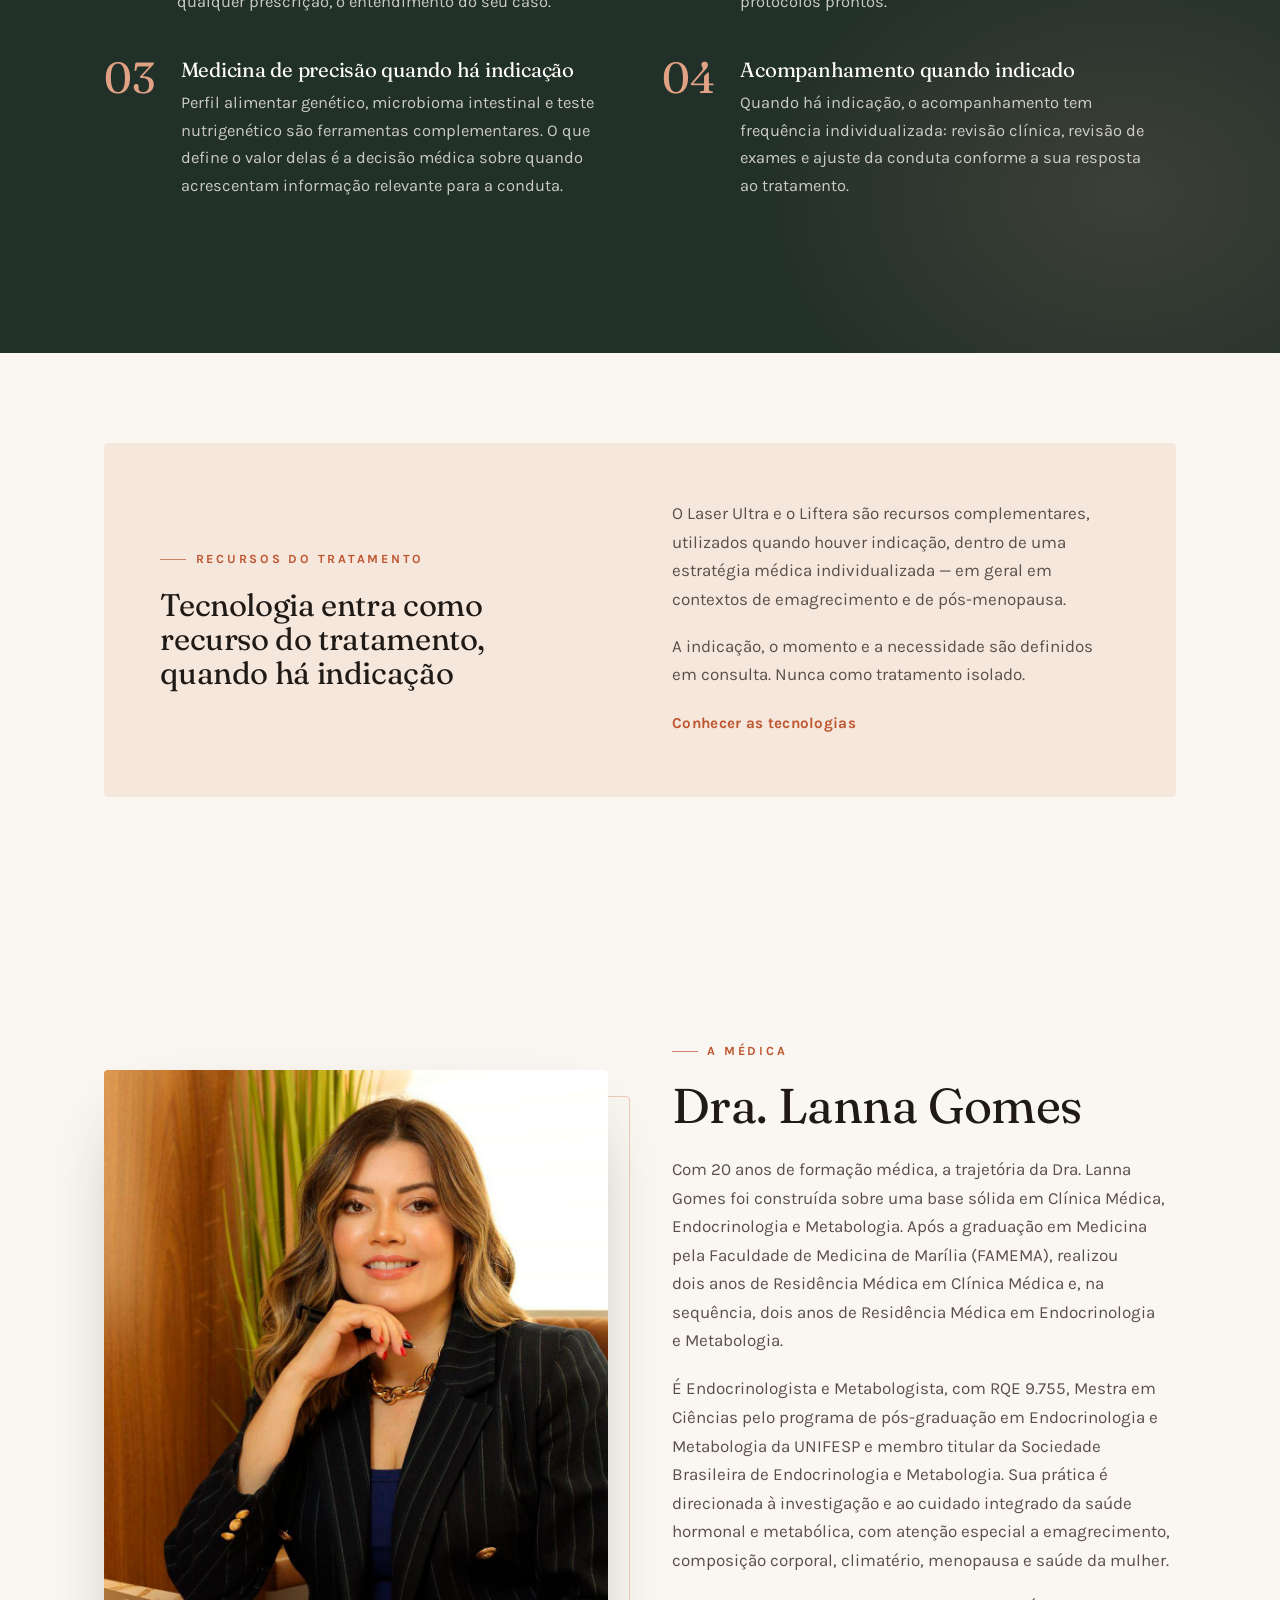
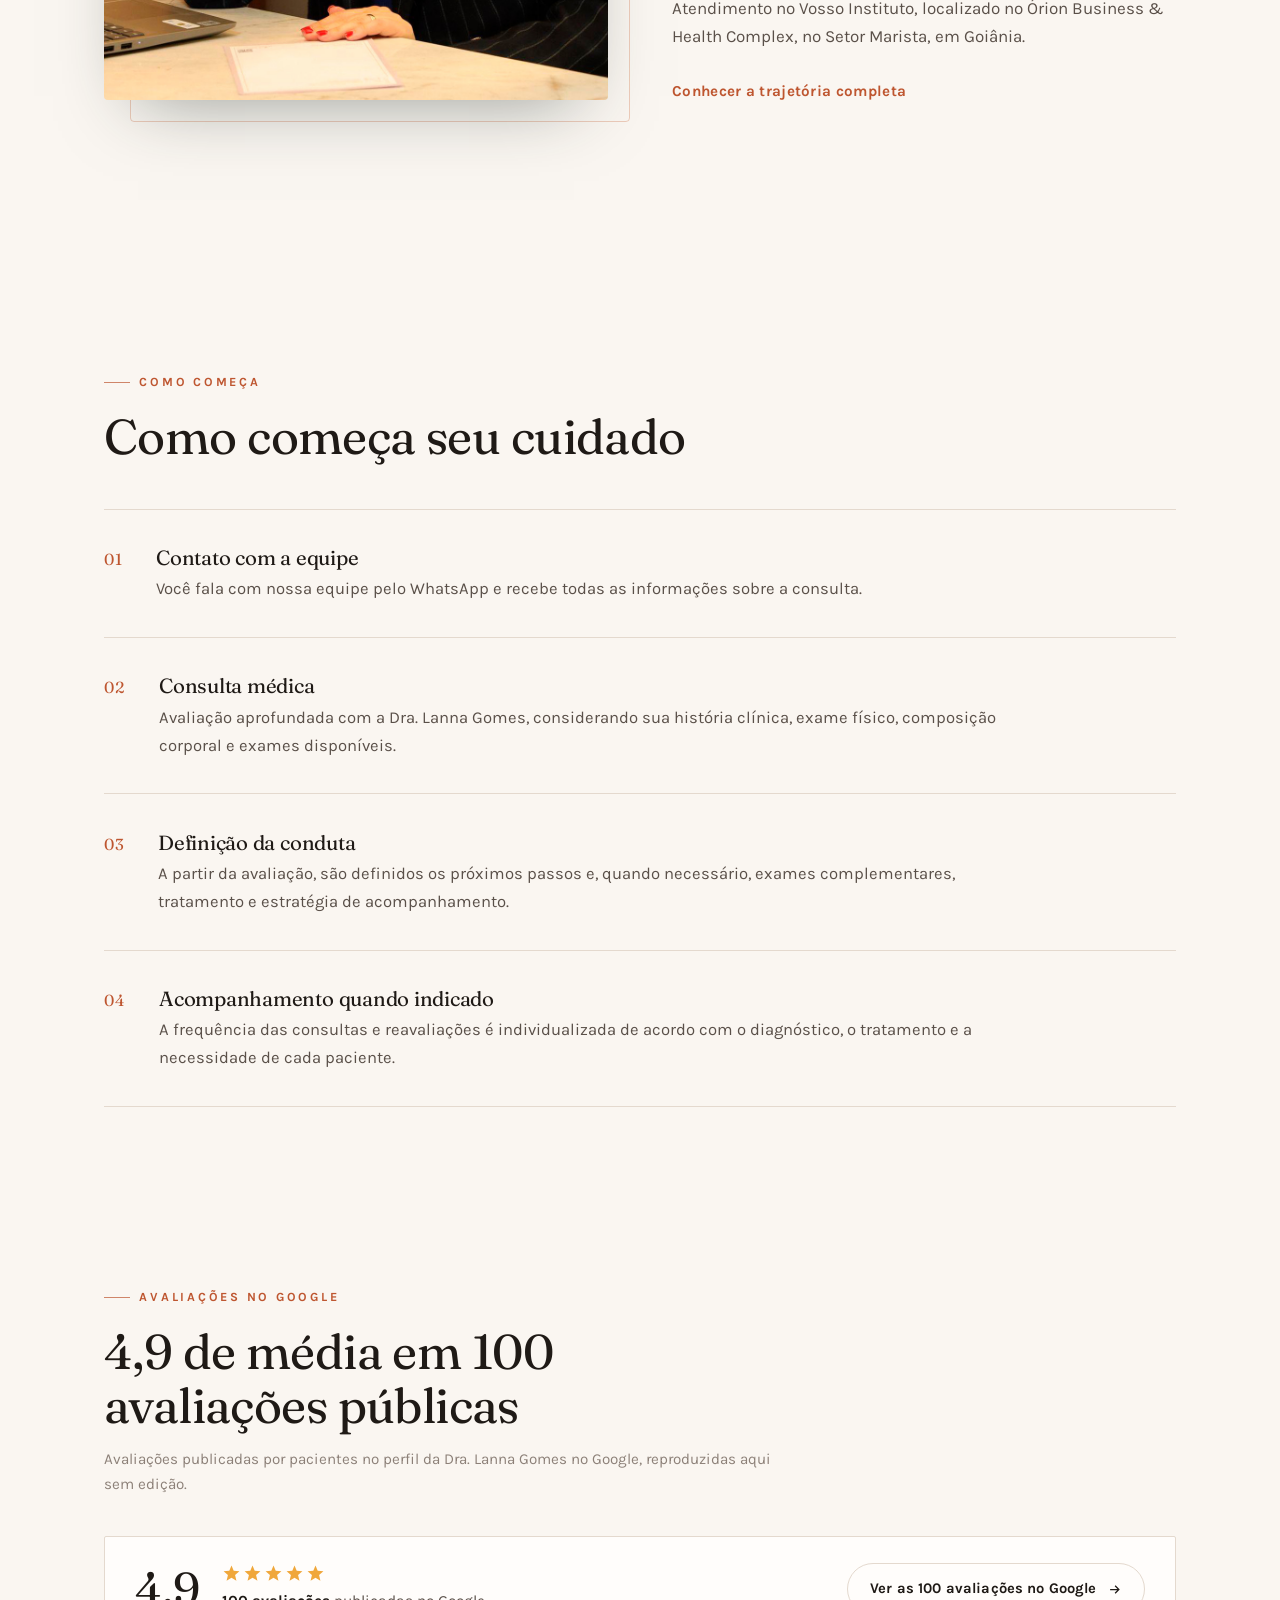
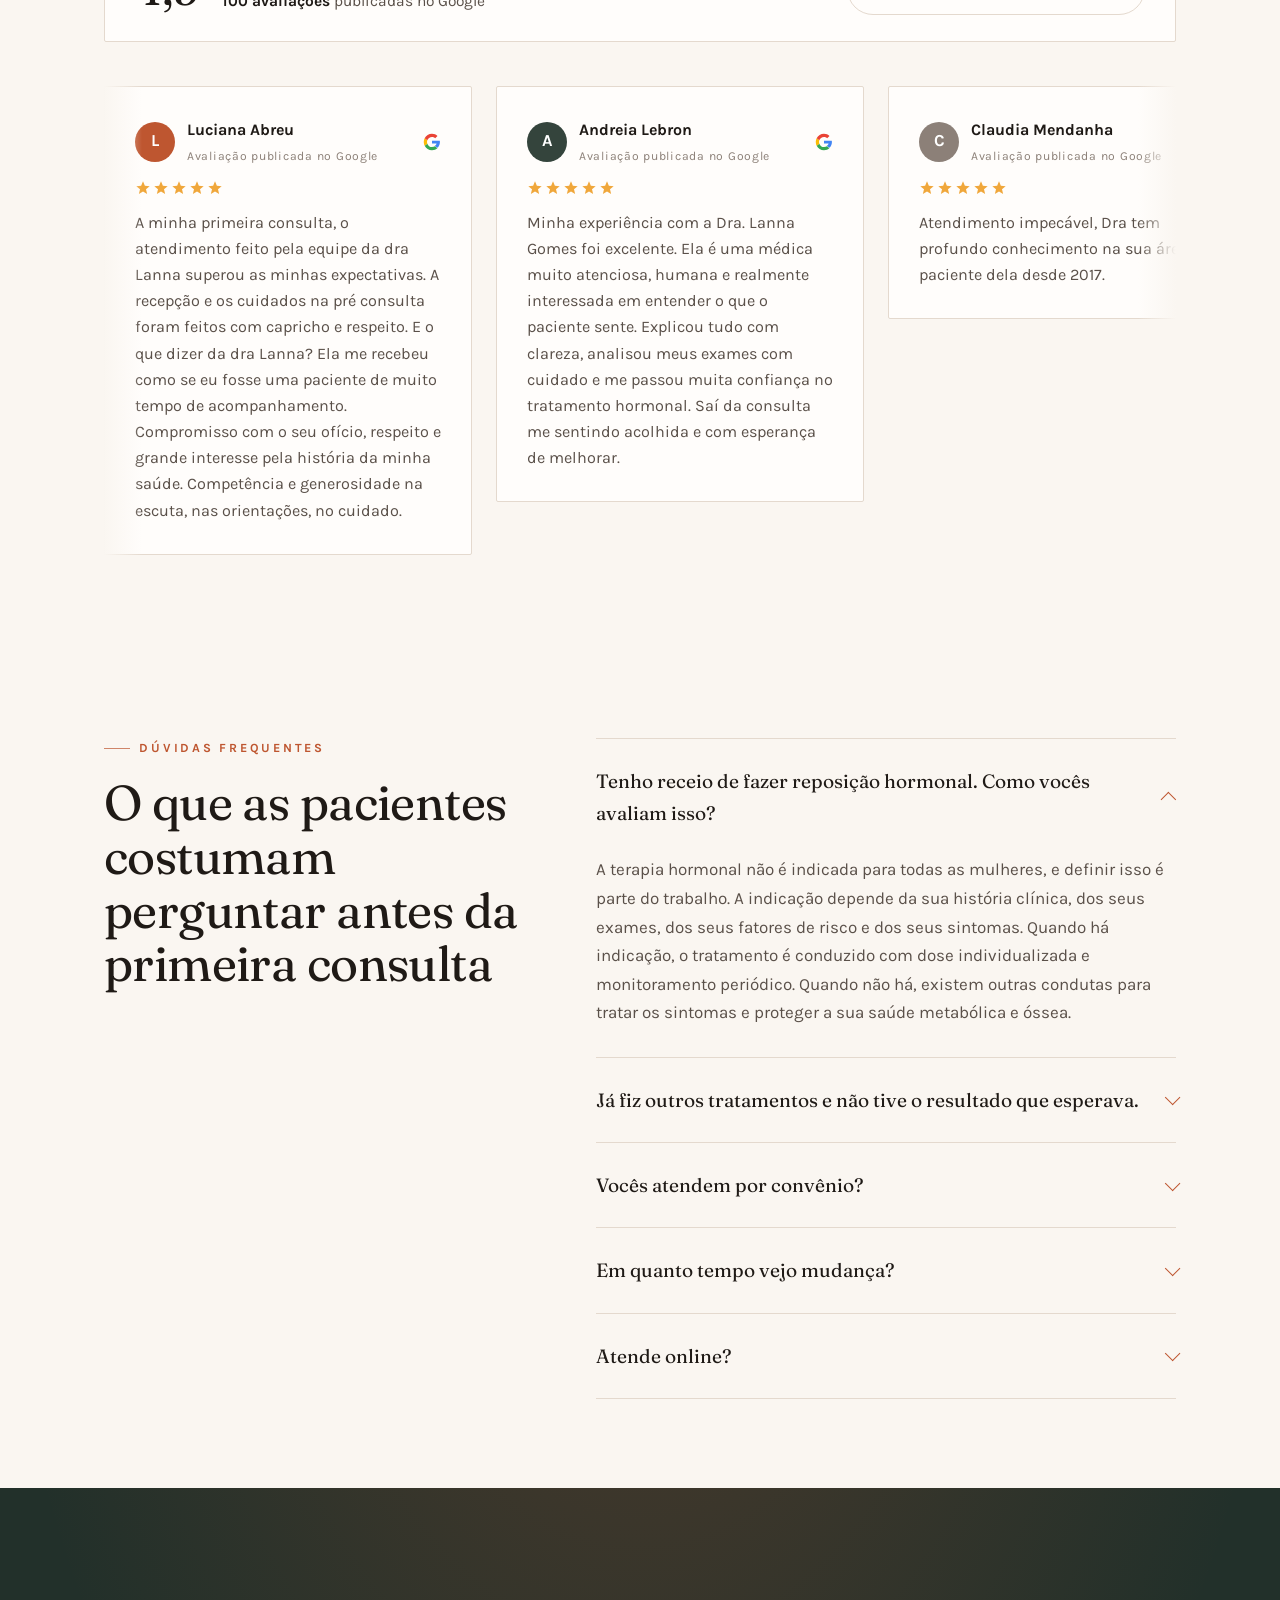
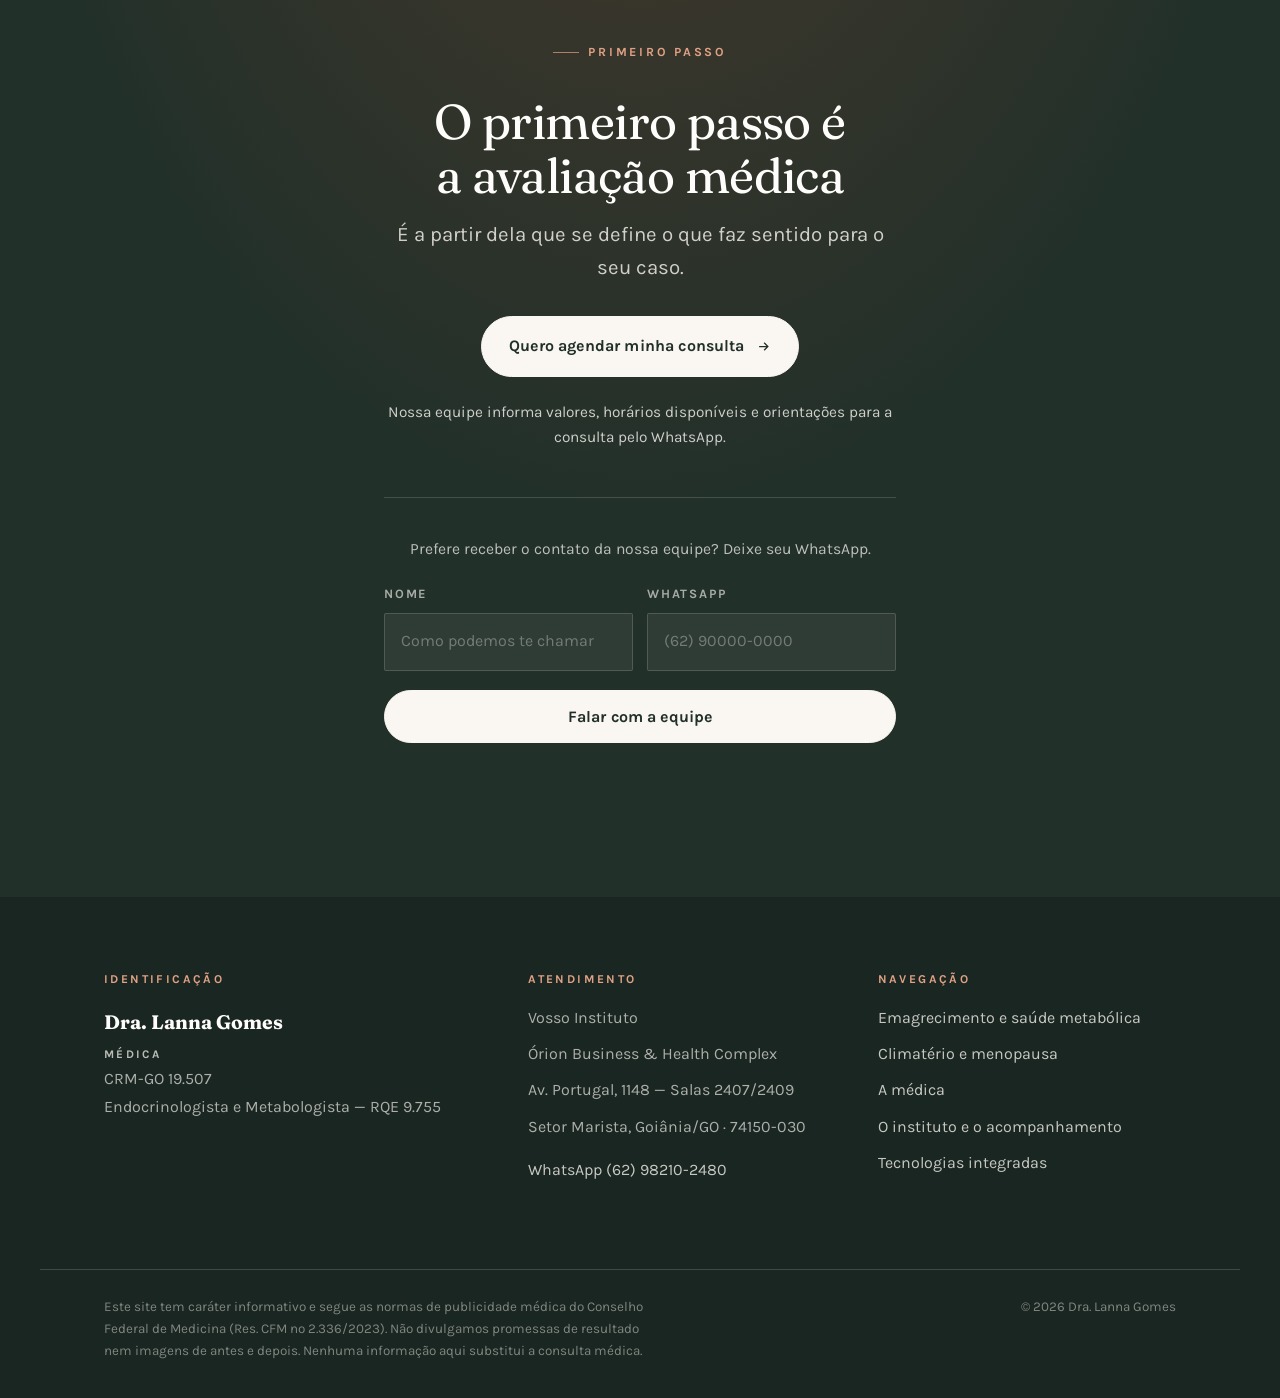
==== commit 5bce10ed: "Avaliações do Google na home, com fita que para no hover Substitui o bloco de depoimentos em placeho" ====
--- a/index.html
+++ b/index.html
@@ -279,43 +279,78 @@
   </div>
 </section>
 
-<!-- ====================================================== depoimentos -->
-<section class="section section--tight">
-  <div class="wrap">
-    <div class="reveal" style="max-width:44rem;margin-bottom:clamp(30px,3.5vw,48px)">
-      <p class="eyebrow">Opiniões de pacientes</p>
-      <h2 class="h-lg split">Quem já é acompanhada aqui</h2>
-      <p class="muted" style="margin-top:.9rem;font-size:.9rem">Avaliações publicadas por pacientes no Google.</p>
-    </div>
-    <div class="quotes">
-      <!-- CONTEÚDO PENDENTE: substituir pelos textos selecionados das avaliações do Google.
-           Critério obrigatório (Res. CFM 2.336/2023, art. 14, II, "g"): depoimento sóbrio,
-           sem adjetivo de superioridade sobre a médica e sem menção a resultado obtido.
-           O texto do paciente não pode ser editado — a seleção é que define o que entra. -->
-      <figure class="quote spot reveal">
-        <span class="quote__mark">“</span>
-        <p>[Depoimento a ser selecionado entre as avaliações do Google, conforme o critério de sobriedade da Res. CFM 2.336/2023.]</p>
-        <figcaption class="quote__by">
-          <b>Primeiro nome</b>
-          <span>Avaliação publicada no Google</span>
-        </figcaption>
-      </figure>
-      <figure class="quote spot reveal" data-d="1">
-        <span class="quote__mark">“</span>
-        <p>[Depoimento a ser selecionado entre as avaliações do Google, conforme o critério de sobriedade da Res. CFM 2.336/2023.]</p>
-        <figcaption class="quote__by">
-          <b>Primeiro nome</b>
-          <span>Avaliação publicada no Google</span>
-        </figcaption>
-      </figure>
-      <figure class="quote spot reveal" data-d="2">
-        <span class="quote__mark">“</span>
-        <p>[Depoimento a ser selecionado entre as avaliações do Google, conforme o critério de sobriedade da Res. CFM 2.336/2023.]</p>
-        <figcaption class="quote__by">
-          <b>Primeiro nome</b>
-          <span>Avaliação publicada no Google</span>
-        </figcaption>
-      </figure>
+<!-- ================================================== avaliações Google -->
+<section class="section section--tight" id="avaliacoes">
+  <div class="wrap">
+    <div class="reveal" style="max-width:46rem;margin-bottom:clamp(26px,3vw,40px)">
+      <p class="eyebrow">Avaliações no Google</p>
+      <h2 class="h-lg split">4,9 de média em 100 avaliações públicas</h2>
+      <p class="muted" style="margin-top:.9rem;font-size:.95rem">
+        Avaliações publicadas por pacientes no perfil da Dra. Lanna Gomes no Google,
+        reproduzidas aqui sem edição.
+      </p>
+    </div>
+
+    <div class="revsum reveal">
+      <span class="revsum__nota">4,9</span>
+      <span class="revsum__meio">
+        <span class="stars" role="img" aria-label="média 4,9 de 5 estrelas"><svg viewBox="0 0 24 24" fill="currentColor" aria-hidden="true"><path d="m12 17.3-6.2 3.7 1.7-7L2 9.2l7.2-.6L12 2l2.8 6.6 7.2.6-5.5 4.8 1.7 7z"/></svg><svg viewBox="0 0 24 24" fill="currentColor" aria-hidden="true"><path d="m12 17.3-6.2 3.7 1.7-7L2 9.2l7.2-.6L12 2l2.8 6.6 7.2.6-5.5 4.8 1.7 7z"/></svg><svg viewBox="0 0 24 24" fill="currentColor" aria-hidden="true"><path d="m12 17.3-6.2 3.7 1.7-7L2 9.2l7.2-.6L12 2l2.8 6.6 7.2.6-5.5 4.8 1.7 7z"/></svg><svg viewBox="0 0 24 24" fill="currentColor" aria-hidden="true"><path d="m12 17.3-6.2 3.7 1.7-7L2 9.2l7.2-.6L12 2l2.8 6.6 7.2.6-5.5 4.8 1.7 7z"/></svg><svg viewBox="0 0 24 24" fill="currentColor" aria-hidden="true"><path d="m12 17.3-6.2 3.7 1.7-7L2 9.2l7.2-.6L12 2l2.8 6.6 7.2.6-5.5 4.8 1.7 7z"/></svg></span>
+        <span class="revsum__conta"><b>100 avaliações</b> publicadas no Google</span>
+      </span>
+      <a class="btn btn--ghost" href="https://www.google.com/search?q=Dra.%20Lanna%20Gomes%20-%20Mestre%20Endocrinologista,%20Metabologista,%20Nutrologia%20Esportiva&amp;kgmid=/g/11h2lm3957#lrd=0x935ef34414c6c4c9:0xb71a2b2539f7caba,1,,,," target="_blank" rel="noopener">
+        Ver as 100 avaliações no Google <svg width="15" height="15" viewBox="0 0 24 24" fill="none" stroke="currentColor" stroke-width="2"><path d="M5 12h14M13 6l6 6-6 6"/></svg>
+      </a>
+    </div>
+
+    <!-- O botão aponta para o perfil no Google com o painel de avaliações aberto
+         (kgmid identifica o perfil, #lrd abre a lista). Não consegui abrir o
+         google.com daqui para conferir; se ele cair no lugar errado, a
+         alternativa é https://www.google.com/maps?cid=13193905497221614266 -->
+    <!-- A seleção é o filtro: a Res. CFM 2.336/2023, art. 14, II, "g", pede depoimento
+         sóbrio, sem adjetivo de superioridade e sem induzir promessa de resultado, e o
+         texto do paciente não pode ser editado. O parecer de cada avaliação disponível
+         está em ../DEPOIMENTOS.md — inclusive as que ficaram de fora e por quê. -->
+    <div class="revs reveal" data-revs>
+      <div class="revs__viewport" tabindex="0" role="group" aria-label="Avaliações de pacientes publicadas no Google">
+        <ul class="revs__track">
+          <li class="rev">
+            <div class="rev__top">
+              <span class="rev__avatar" style="--av:#BE5630">L</span>
+              <span class="rev__quem">
+                <b class="rev__nome">Luciana Abreu</b>
+                <span class="rev__src">Avaliação publicada no Google</span>
+              </span>
+              <svg class="rev__g" viewBox="0 0 48 48" aria-hidden="true"><path fill="#4285F4" d="M45.1 24.5c0-1.6-.1-2.7-.4-3.9H24v7.1h12.1c-.2 1.8-1.6 4.6-4.5 6.4l-.1.3 6.5 5 .5.1c4.1-3.8 6.6-9.4 6.6-15z"/><path fill="#34A853" d="M24 46c5.9 0 10.9-2 14.5-5.3l-6.9-5.4c-1.8 1.3-4.3 2.2-7.6 2.2-5.8 0-10.7-3.8-12.5-9.1l-.3.1-6.7 5.2-.1.3C7.9 41 15.4 46 24 46z"/><path fill="#FBBC05" d="M11.5 28.4c-.5-1.4-.8-2.9-.8-4.4s.3-3 .7-4.4v-.3l-6.8-5.3-.2.1C2.9 17 2 20.4 2 24s.9 7 2.4 10l7.1-5.6z"/><path fill="#EA4335" d="M24 10.4c4.1 0 6.9 1.8 8.5 3.3l6.2-6C34.9 4.2 29.9 2 24 2 15.4 2 7.9 7 4.4 14l7.1 5.6c1.8-5.3 6.7-9.2 12.5-9.2z"/></svg>
+            </div>
+            <span class="stars" role="img" aria-label="5 de 5 estrelas"><svg viewBox="0 0 24 24" fill="currentColor" aria-hidden="true"><path d="m12 17.3-6.2 3.7 1.7-7L2 9.2l7.2-.6L12 2l2.8 6.6 7.2.6-5.5 4.8 1.7 7z"/></svg><svg viewBox="0 0 24 24" fill="currentColor" aria-hidden="true"><path d="m12 17.3-6.2 3.7 1.7-7L2 9.2l7.2-.6L12 2l2.8 6.6 7.2.6-5.5 4.8 1.7 7z"/></svg><svg viewBox="0 0 24 24" fill="currentColor" aria-hidden="true"><path d="m12 17.3-6.2 3.7 1.7-7L2 9.2l7.2-.6L12 2l2.8 6.6 7.2.6-5.5 4.8 1.7 7z"/></svg><svg viewBox="0 0 24 24" fill="currentColor" aria-hidden="true"><path d="m12 17.3-6.2 3.7 1.7-7L2 9.2l7.2-.6L12 2l2.8 6.6 7.2.6-5.5 4.8 1.7 7z"/></svg><svg viewBox="0 0 24 24" fill="currentColor" aria-hidden="true"><path d="m12 17.3-6.2 3.7 1.7-7L2 9.2l7.2-.6L12 2l2.8 6.6 7.2.6-5.5 4.8 1.7 7z"/></svg></span>
+            <p class="rev__texto">A minha primeira consulta, o atendimento feito pela equipe da dra Lanna superou as minhas expectativas. A recepção e os cuidados na pré consulta foram feitos com capricho e respeito. E o que dizer da dra Lanna? Ela me recebeu como se eu fosse uma paciente de muito tempo de acompanhamento. Compromisso com o seu ofício, respeito e grande interesse pela história da minha saúde. Competência e generosidade na escuta, nas orientações, no cuidado.</p>
+          </li>
+          <li class="rev">
+            <div class="rev__top">
+              <span class="rev__avatar" style="--av:#34443C">A</span>
+              <span class="rev__quem">
+                <b class="rev__nome">Andreia Lebron</b>
+                <span class="rev__src">Avaliação publicada no Google</span>
+              </span>
+              <svg class="rev__g" viewBox="0 0 48 48" aria-hidden="true"><path fill="#4285F4" d="M45.1 24.5c0-1.6-.1-2.7-.4-3.9H24v7.1h12.1c-.2 1.8-1.6 4.6-4.5 6.4l-.1.3 6.5 5 .5.1c4.1-3.8 6.6-9.4 6.6-15z"/><path fill="#34A853" d="M24 46c5.9 0 10.9-2 14.5-5.3l-6.9-5.4c-1.8 1.3-4.3 2.2-7.6 2.2-5.8 0-10.7-3.8-12.5-9.1l-.3.1-6.7 5.2-.1.3C7.9 41 15.4 46 24 46z"/><path fill="#FBBC05" d="M11.5 28.4c-.5-1.4-.8-2.9-.8-4.4s.3-3 .7-4.4v-.3l-6.8-5.3-.2.1C2.9 17 2 20.4 2 24s.9 7 2.4 10l7.1-5.6z"/><path fill="#EA4335" d="M24 10.4c4.1 0 6.9 1.8 8.5 3.3l6.2-6C34.9 4.2 29.9 2 24 2 15.4 2 7.9 7 4.4 14l7.1 5.6c1.8-5.3 6.7-9.2 12.5-9.2z"/></svg>
+            </div>
+            <span class="stars" role="img" aria-label="5 de 5 estrelas"><svg viewBox="0 0 24 24" fill="currentColor" aria-hidden="true"><path d="m12 17.3-6.2 3.7 1.7-7L2 9.2l7.2-.6L12 2l2.8 6.6 7.2.6-5.5 4.8 1.7 7z"/></svg><svg viewBox="0 0 24 24" fill="currentColor" aria-hidden="true"><path d="m12 17.3-6.2 3.7 1.7-7L2 9.2l7.2-.6L12 2l2.8 6.6 7.2.6-5.5 4.8 1.7 7z"/></svg><svg viewBox="0 0 24 24" fill="currentColor" aria-hidden="true"><path d="m12 17.3-6.2 3.7 1.7-7L2 9.2l7.2-.6L12 2l2.8 6.6 7.2.6-5.5 4.8 1.7 7z"/></svg><svg viewBox="0 0 24 24" fill="currentColor" aria-hidden="true"><path d="m12 17.3-6.2 3.7 1.7-7L2 9.2l7.2-.6L12 2l2.8 6.6 7.2.6-5.5 4.8 1.7 7z"/></svg><svg viewBox="0 0 24 24" fill="currentColor" aria-hidden="true"><path d="m12 17.3-6.2 3.7 1.7-7L2 9.2l7.2-.6L12 2l2.8 6.6 7.2.6-5.5 4.8 1.7 7z"/></svg></span>
+            <p class="rev__texto">Minha experiência com a Dra. Lanna Gomes foi excelente. Ela é uma médica muito atenciosa, humana e realmente interessada em entender o que o paciente sente. Explicou tudo com clareza, analisou meus exames com cuidado e me passou muita confiança no tratamento hormonal. Saí da consulta me sentindo acolhida e com esperança de melhorar.</p>
+          </li>
+          <li class="rev">
+            <div class="rev__top">
+              <span class="rev__avatar" style="--av:#8C8078">C</span>
+              <span class="rev__quem">
+                <b class="rev__nome">Claudia Mendanha</b>
+                <span class="rev__src">Avaliação publicada no Google</span>
+              </span>
+              <svg class="rev__g" viewBox="0 0 48 48" aria-hidden="true"><path fill="#4285F4" d="M45.1 24.5c0-1.6-.1-2.7-.4-3.9H24v7.1h12.1c-.2 1.8-1.6 4.6-4.5 6.4l-.1.3 6.5 5 .5.1c4.1-3.8 6.6-9.4 6.6-15z"/><path fill="#34A853" d="M24 46c5.9 0 10.9-2 14.5-5.3l-6.9-5.4c-1.8 1.3-4.3 2.2-7.6 2.2-5.8 0-10.7-3.8-12.5-9.1l-.3.1-6.7 5.2-.1.3C7.9 41 15.4 46 24 46z"/><path fill="#FBBC05" d="M11.5 28.4c-.5-1.4-.8-2.9-.8-4.4s.3-3 .7-4.4v-.3l-6.8-5.3-.2.1C2.9 17 2 20.4 2 24s.9 7 2.4 10l7.1-5.6z"/><path fill="#EA4335" d="M24 10.4c4.1 0 6.9 1.8 8.5 3.3l6.2-6C34.9 4.2 29.9 2 24 2 15.4 2 7.9 7 4.4 14l7.1 5.6c1.8-5.3 6.7-9.2 12.5-9.2z"/></svg>
+            </div>
+            <span class="stars" role="img" aria-label="5 de 5 estrelas"><svg viewBox="0 0 24 24" fill="currentColor" aria-hidden="true"><path d="m12 17.3-6.2 3.7 1.7-7L2 9.2l7.2-.6L12 2l2.8 6.6 7.2.6-5.5 4.8 1.7 7z"/></svg><svg viewBox="0 0 24 24" fill="currentColor" aria-hidden="true"><path d="m12 17.3-6.2 3.7 1.7-7L2 9.2l7.2-.6L12 2l2.8 6.6 7.2.6-5.5 4.8 1.7 7z"/></svg><svg viewBox="0 0 24 24" fill="currentColor" aria-hidden="true"><path d="m12 17.3-6.2 3.7 1.7-7L2 9.2l7.2-.6L12 2l2.8 6.6 7.2.6-5.5 4.8 1.7 7z"/></svg><svg viewBox="0 0 24 24" fill="currentColor" aria-hidden="true"><path d="m12 17.3-6.2 3.7 1.7-7L2 9.2l7.2-.6L12 2l2.8 6.6 7.2.6-5.5 4.8 1.7 7z"/></svg><svg viewBox="0 0 24 24" fill="currentColor" aria-hidden="true"><path d="m12 17.3-6.2 3.7 1.7-7L2 9.2l7.2-.6L12 2l2.8 6.6 7.2.6-5.5 4.8 1.7 7z"/></svg></span>
+            <p class="rev__texto">Atendimento impecável, Dra tem profundo conhecimento na sua área, sou paciente dela desde 2017.</p>
+          </li>
+        </ul>
+      </div>
     </div>
   </div>
 </section>
--- a/assets/site.css
+++ b/assets/site.css
@@ -338,18 +338,95 @@
 .dark .checks strong{ color:var(--paper); }
 .dark .muted{ color:rgba(250,246,241,.55); }
 
-/* depoimentos */
-.quotes{ display:grid; grid-template-columns:repeat(3,1fr); gap:clamp(16px,2vw,26px); }
-@media (max-width:900px){ .quotes{ grid-template-columns:1fr; } }
-.quote{
-  background:var(--paper); border:1px solid var(--line); border-radius:3px;
-  padding:clamp(28px,3vw,40px); display:flex; flex-direction:column; gap:1.1rem;
-}
-.quote__mark{ font-family:var(--display); font-size:2.4rem; line-height:.5; color:var(--terra-l); }
-.quote p{ margin:0; font-size:1.04rem; color:var(--body); }
-.quote__by{ margin-top:auto; padding-top:.9rem; border-top:1px solid var(--line); }
-.quote__by b{ display:block; font-size:.98rem; color:var(--ink); }
-.quote__by span{ font-size:.74rem; letter-spacing:.12em; text-transform:uppercase; color:var(--muted); font-weight:700; }
+/* ==========================================================================
+   Avaliações do Google
+   Cartões no formato reconhecível do Google, na paleta do site. No desktop a
+   fita anda sozinha e para quando o mouse entra (ou quando o teclado foca um
+   cartão). No toque não existe hover, então vira rolagem nativa com snap —
+   e aí a duplicata dos cartões não é criada, para não repetir conteúdo.
+   ========================================================================== */
+.revsum{
+  display:flex; align-items:center; gap:clamp(14px,2vw,22px); flex-wrap:wrap;
+  padding:clamp(18px,2.2vw,26px) clamp(20px,2.6vw,30px);
+  background:var(--paper); border:1px solid var(--line); border-radius:var(--radius);
+  margin-bottom:clamp(26px,3.2vw,40px);
+}
+.revsum__nota{
+  font-family:var(--display); font-size:clamp(2.1rem,3.6vw,2.9rem); line-height:1;
+  color:var(--ink); font-variation-settings:"SOFT" 14,"opsz" 40;
+}
+.revsum__meio{ display:flex; flex-direction:column; gap:.3rem; margin-right:auto; }
+.revsum__conta{ font-size:.97rem; color:var(--body); }
+.revsum__conta b{ color:var(--ink); font-weight:700; }
+.revsum .btn{ font-size:.92rem; padding:.85em 1.5em; }
+
+.stars{ display:inline-flex; gap:2px; }
+.stars svg{ width:16px; height:16px; flex:none; color:#F0A73B; }
+.revsum .stars svg{ width:19px; height:19px; }
+
+.revs{ position:relative; }
+/* as bordas somem em degradê nas laterais, para a fita não "cortar" no seco */
+.revs::before, .revs::after{
+  content:""; position:absolute; top:0; bottom:0; width:clamp(18px,3vw,46px);
+  z-index:2; pointer-events:none;
+}
+.revs::before{ left:0; background:linear-gradient(90deg,var(--ivory),transparent); }
+.revs::after{ right:0; background:linear-gradient(270deg,var(--ivory),transparent); }
+
+.revs__viewport{ overflow:hidden; }
+.revs__track{
+  display:flex; align-items:flex-start; gap:clamp(16px,2vw,24px); list-style:none;
+  margin:0; padding:4px 0; width:max-content;
+}
+@keyframes revs-roll{ from{ transform:translateX(0); } to{ transform:translateX(-50%); } }
+
+.rev{
+  width:min(23rem,82vw); flex:none;
+  background:var(--paper); border:1px solid var(--line); border-radius:var(--radius);
+  padding:clamp(22px,2.4vw,30px);
+  display:flex; flex-direction:column; gap:.85rem;
+  transition:border-color .35s var(--ease), box-shadow .35s var(--ease);
+}
+.rev:hover{ border-color:var(--terra-l); box-shadow:0 20px 40px -30px rgba(34,48,42,.4); }
+.rev__top{ display:flex; align-items:center; gap:.75rem; }
+.rev__avatar{
+  width:40px; height:40px; flex:none; border-radius:50%;
+  display:grid; place-items:center;
+  background:var(--av,#8C8078); color:#fff;
+  font-weight:700; font-size:1.05rem; line-height:1;
+}
+.rev__quem{ display:flex; flex-direction:column; gap:.15rem; min-width:0; }
+.rev__nome{ font-size:1rem; color:var(--ink); font-weight:700; }
+.rev__src{ font-size:.76rem; letter-spacing:.06em; color:var(--muted); }
+.rev__g{ width:18px; height:18px; flex:none; margin-left:auto; }
+.rev__texto{
+  margin:0; font-size:1.01rem; line-height:1.62; color:var(--body);
+  overflow-wrap:break-word;
+}
+
+@media (hover:hover){
+  .revs__track.is-looping{ animation:revs-roll 64s linear infinite; }
+  .revs:hover .revs__track.is-looping,
+  .revs:focus-within .revs__track.is-looping{ animation-play-state:paused; }
+}
+@media (hover:none){
+  .revs__viewport{
+    overflow-x:auto; scroll-snap-type:x mandatory;
+    scrollbar-width:none; -webkit-overflow-scrolling:touch;
+    margin-inline:calc(var(--gut) * -1); padding-inline:var(--gut);
+  }
+  .revs__viewport::-webkit-scrollbar{ display:none; }
+  .rev{ scroll-snap-align:center; }
+  .revs::before, .revs::after{ display:none; }
+}
+@media (prefers-reduced-motion:reduce){
+  .revs__track.is-looping{ animation:none; }
+  .revs__viewport{ overflow-x:auto; }
+}
+@media (max-width:560px){
+  .revsum{ flex-direction:column; align-items:flex-start; }
+  .revsum .btn{ width:100%; justify-content:center; }
+}
 
 /* FAQ */
 .faq{ border-top:1px solid var(--line); }
